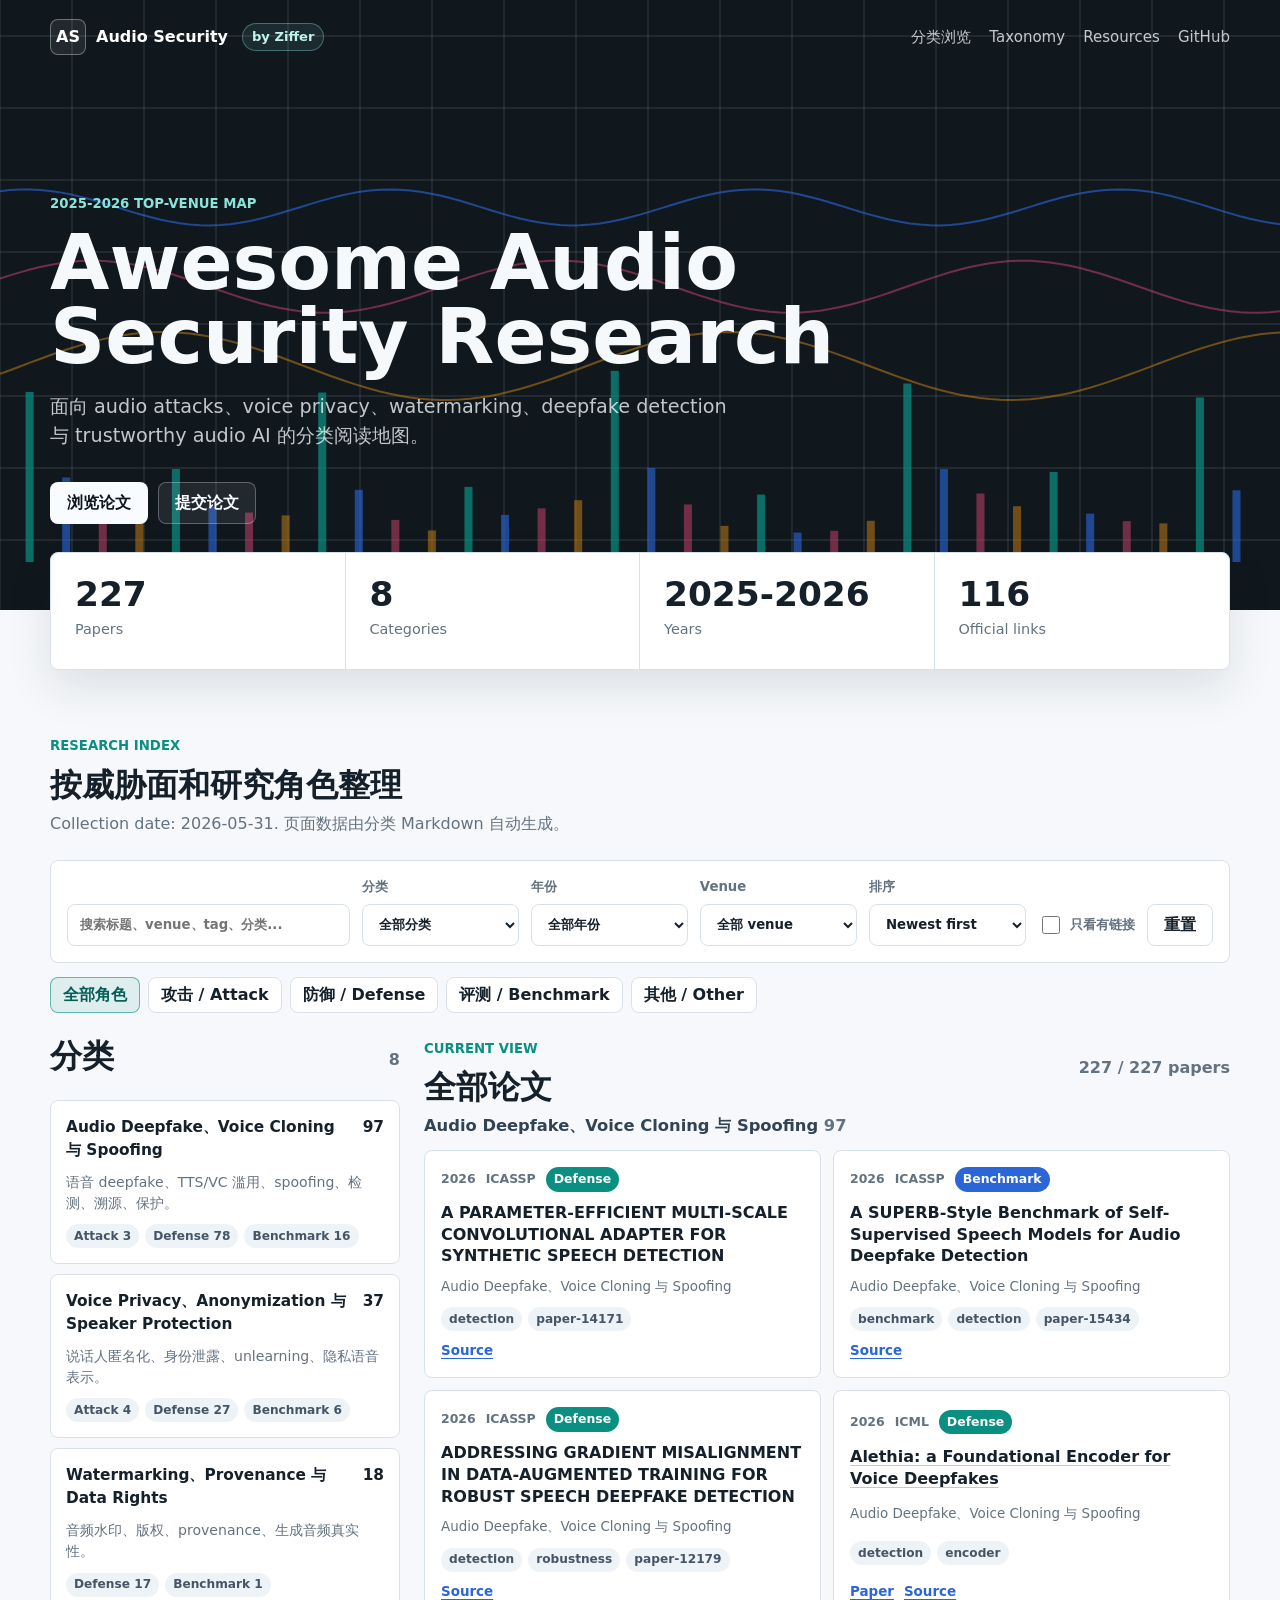
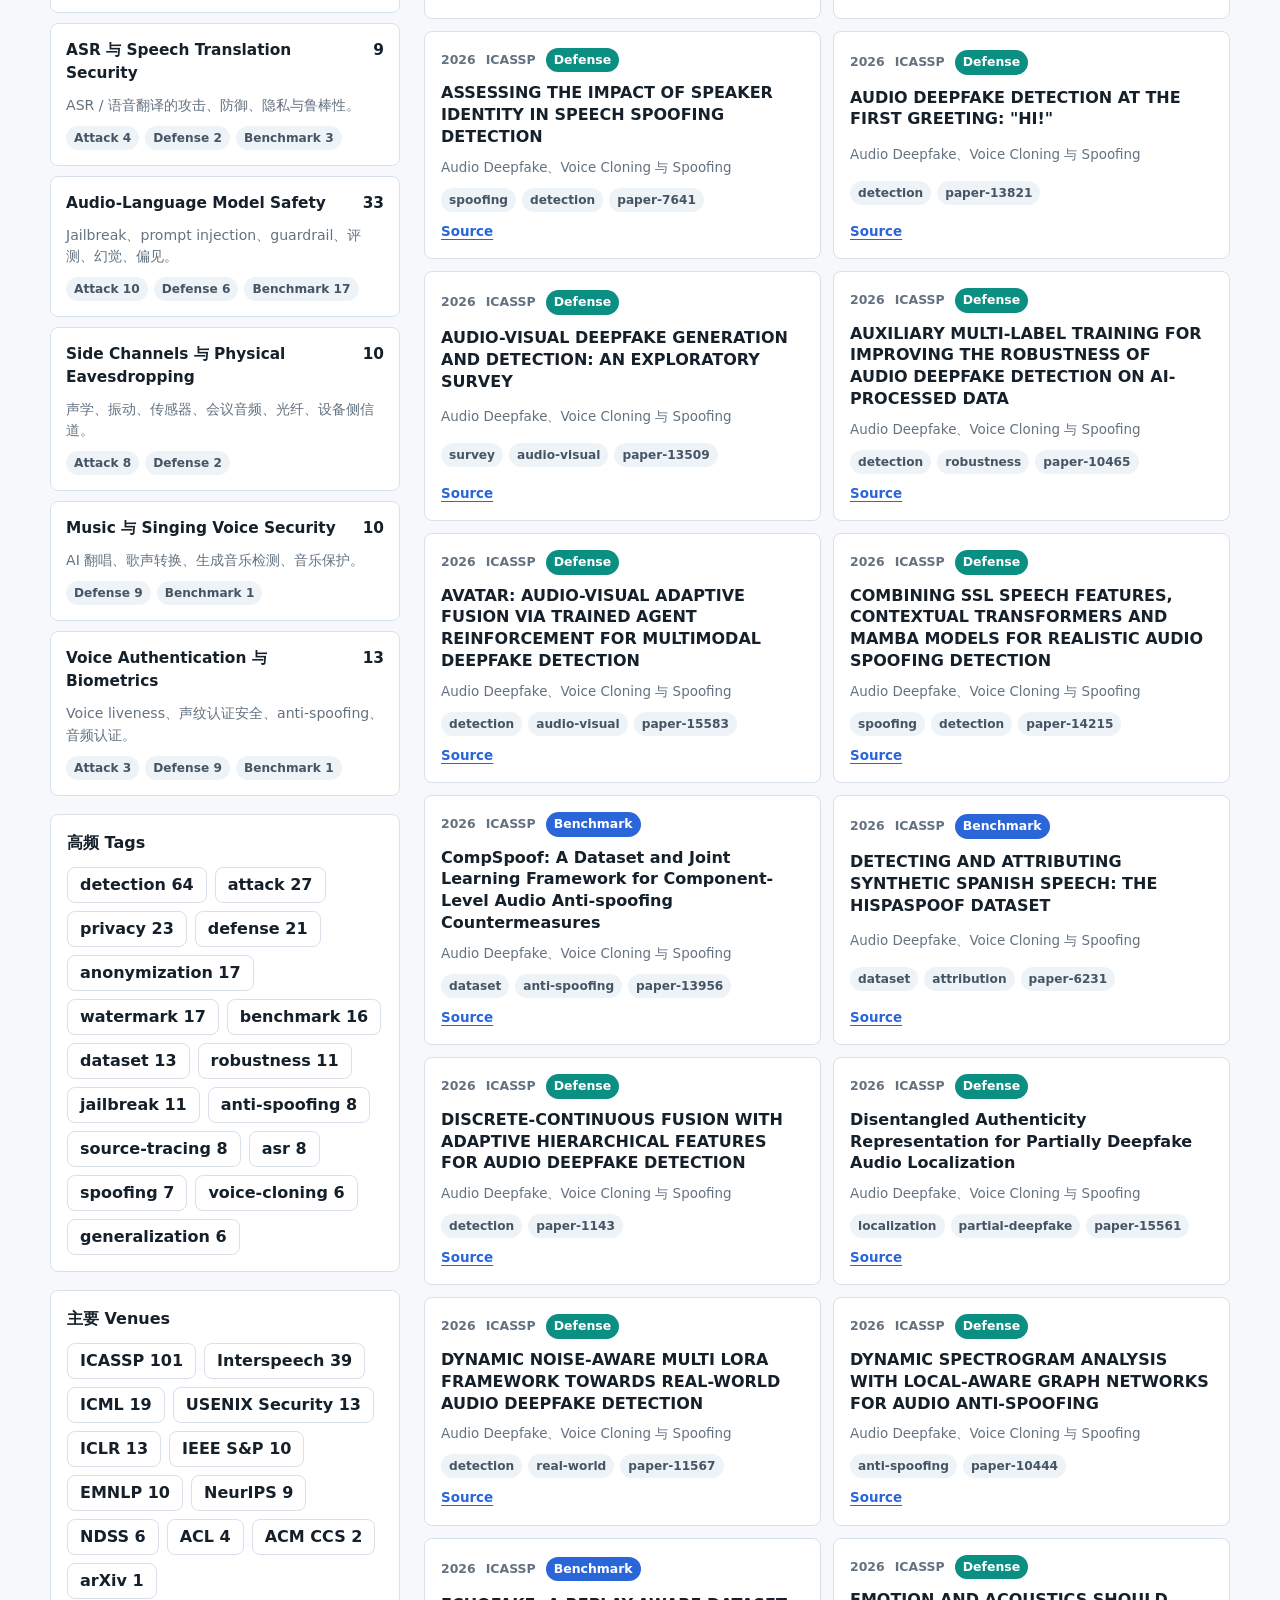
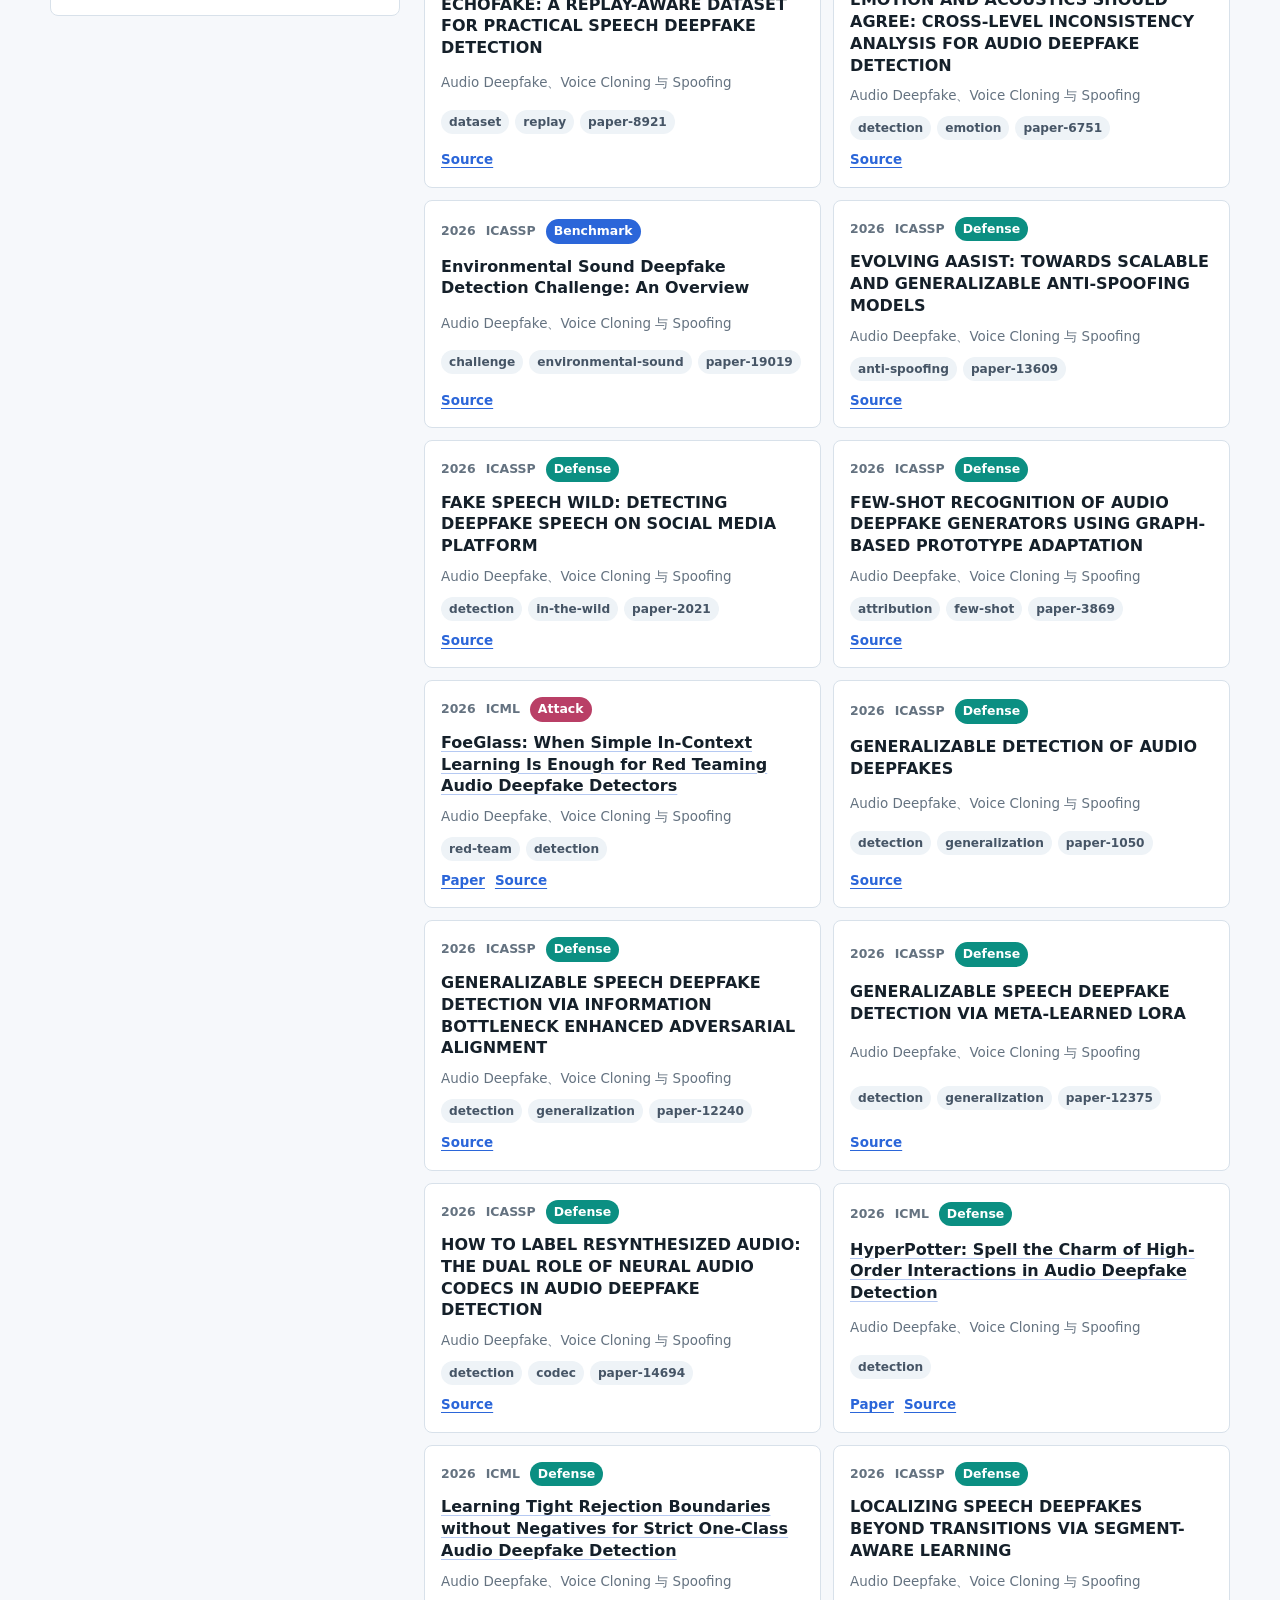
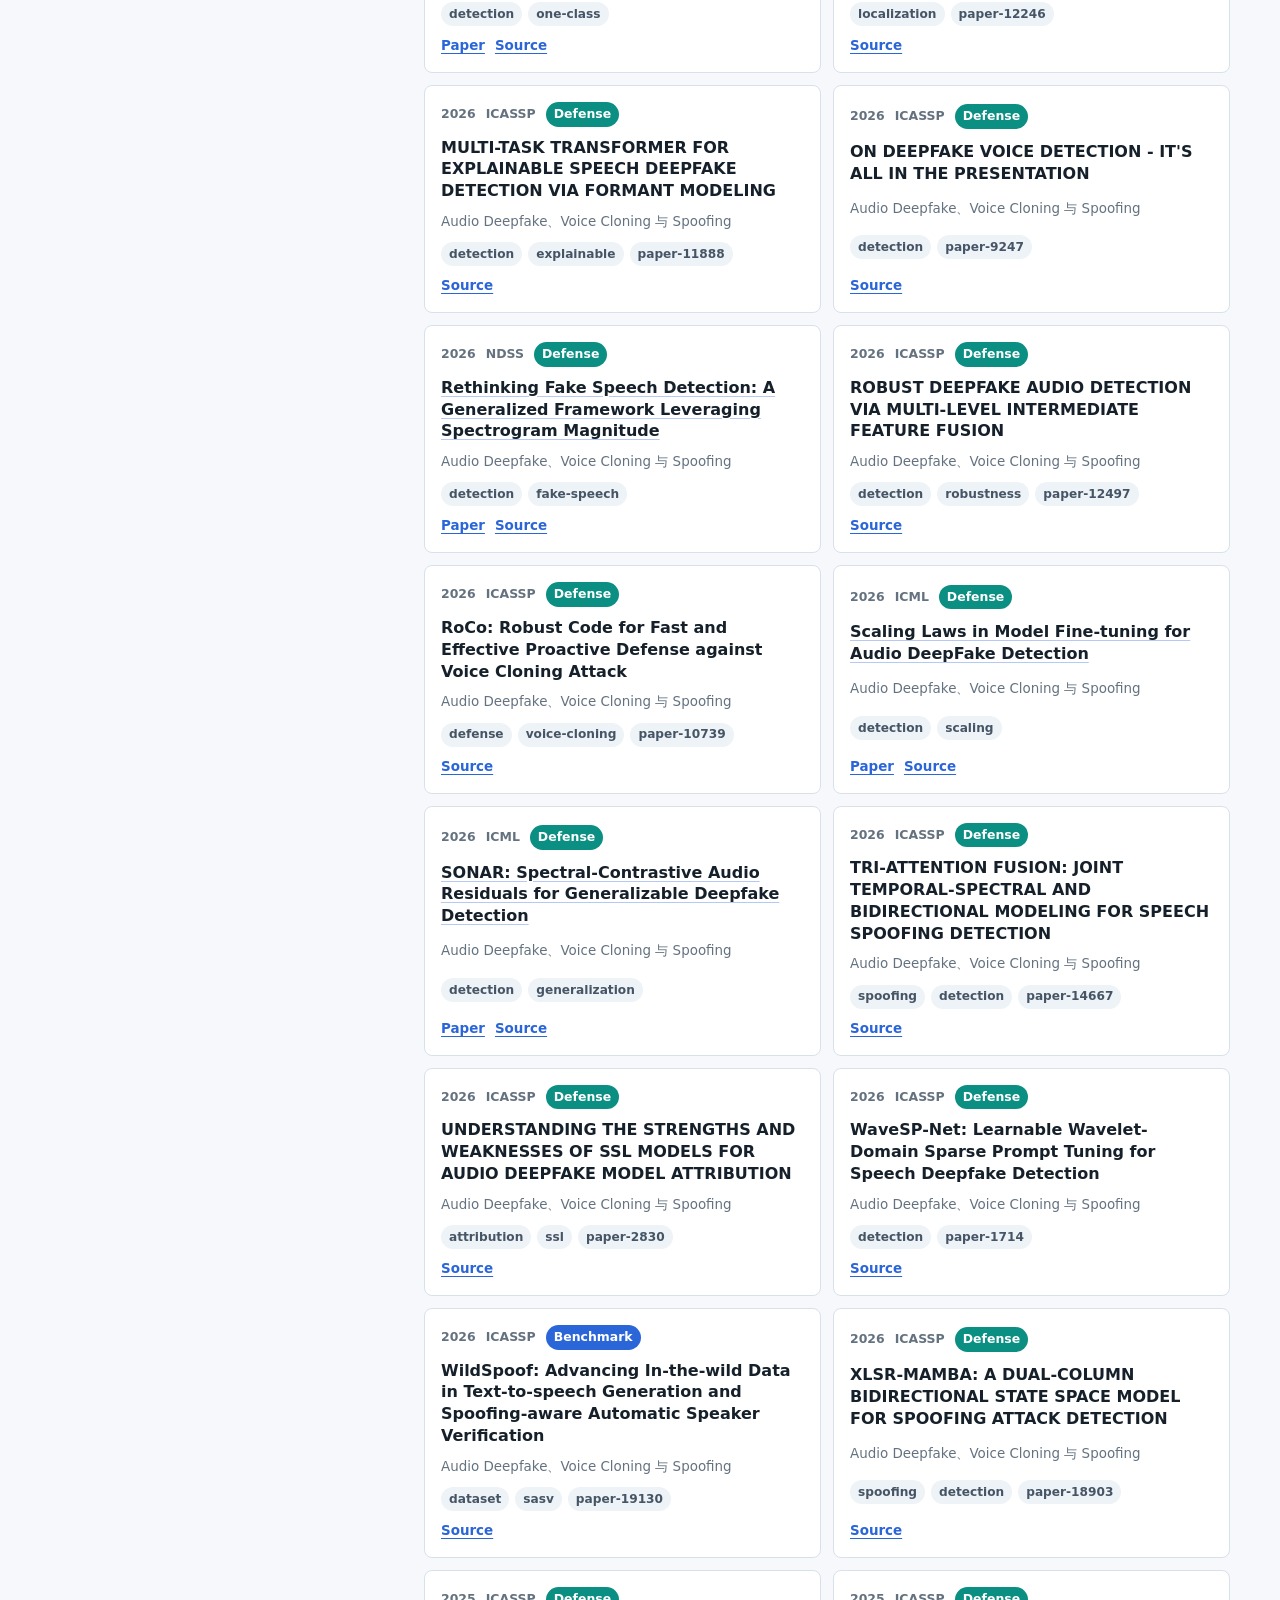
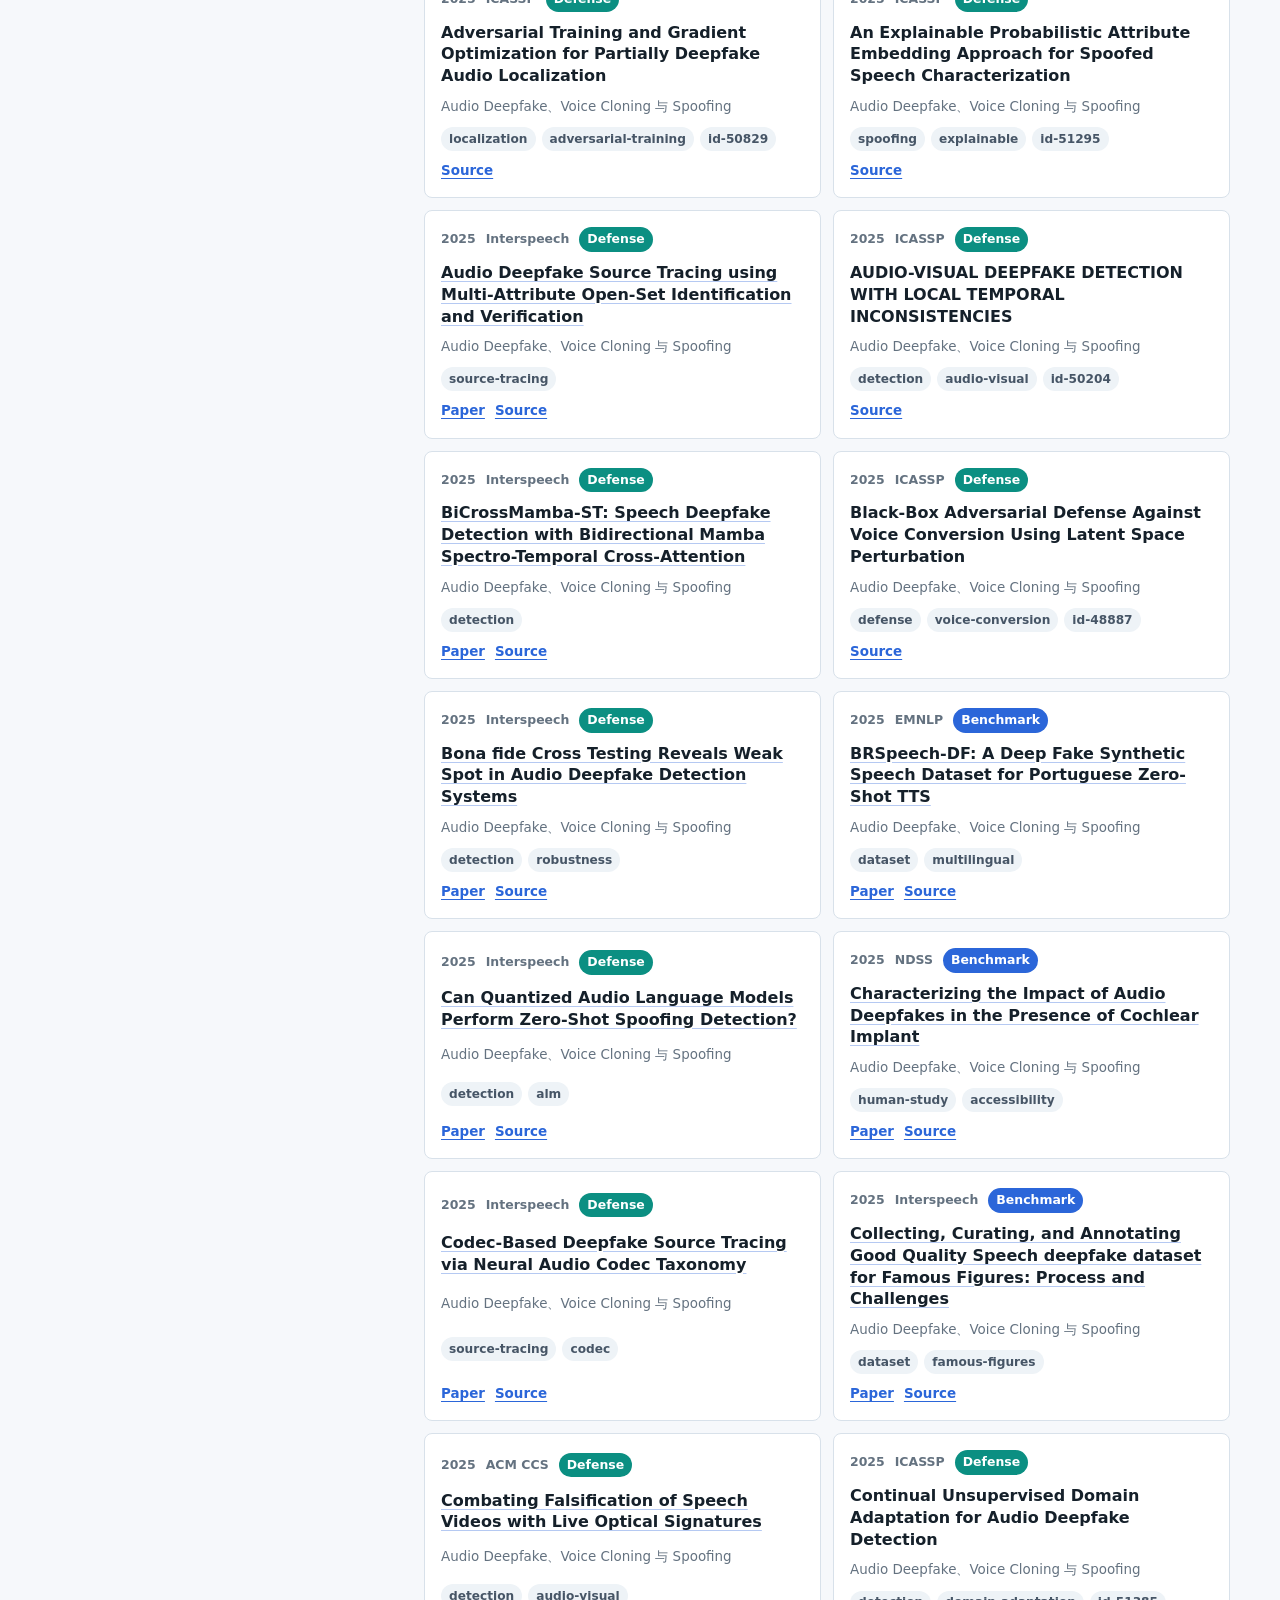
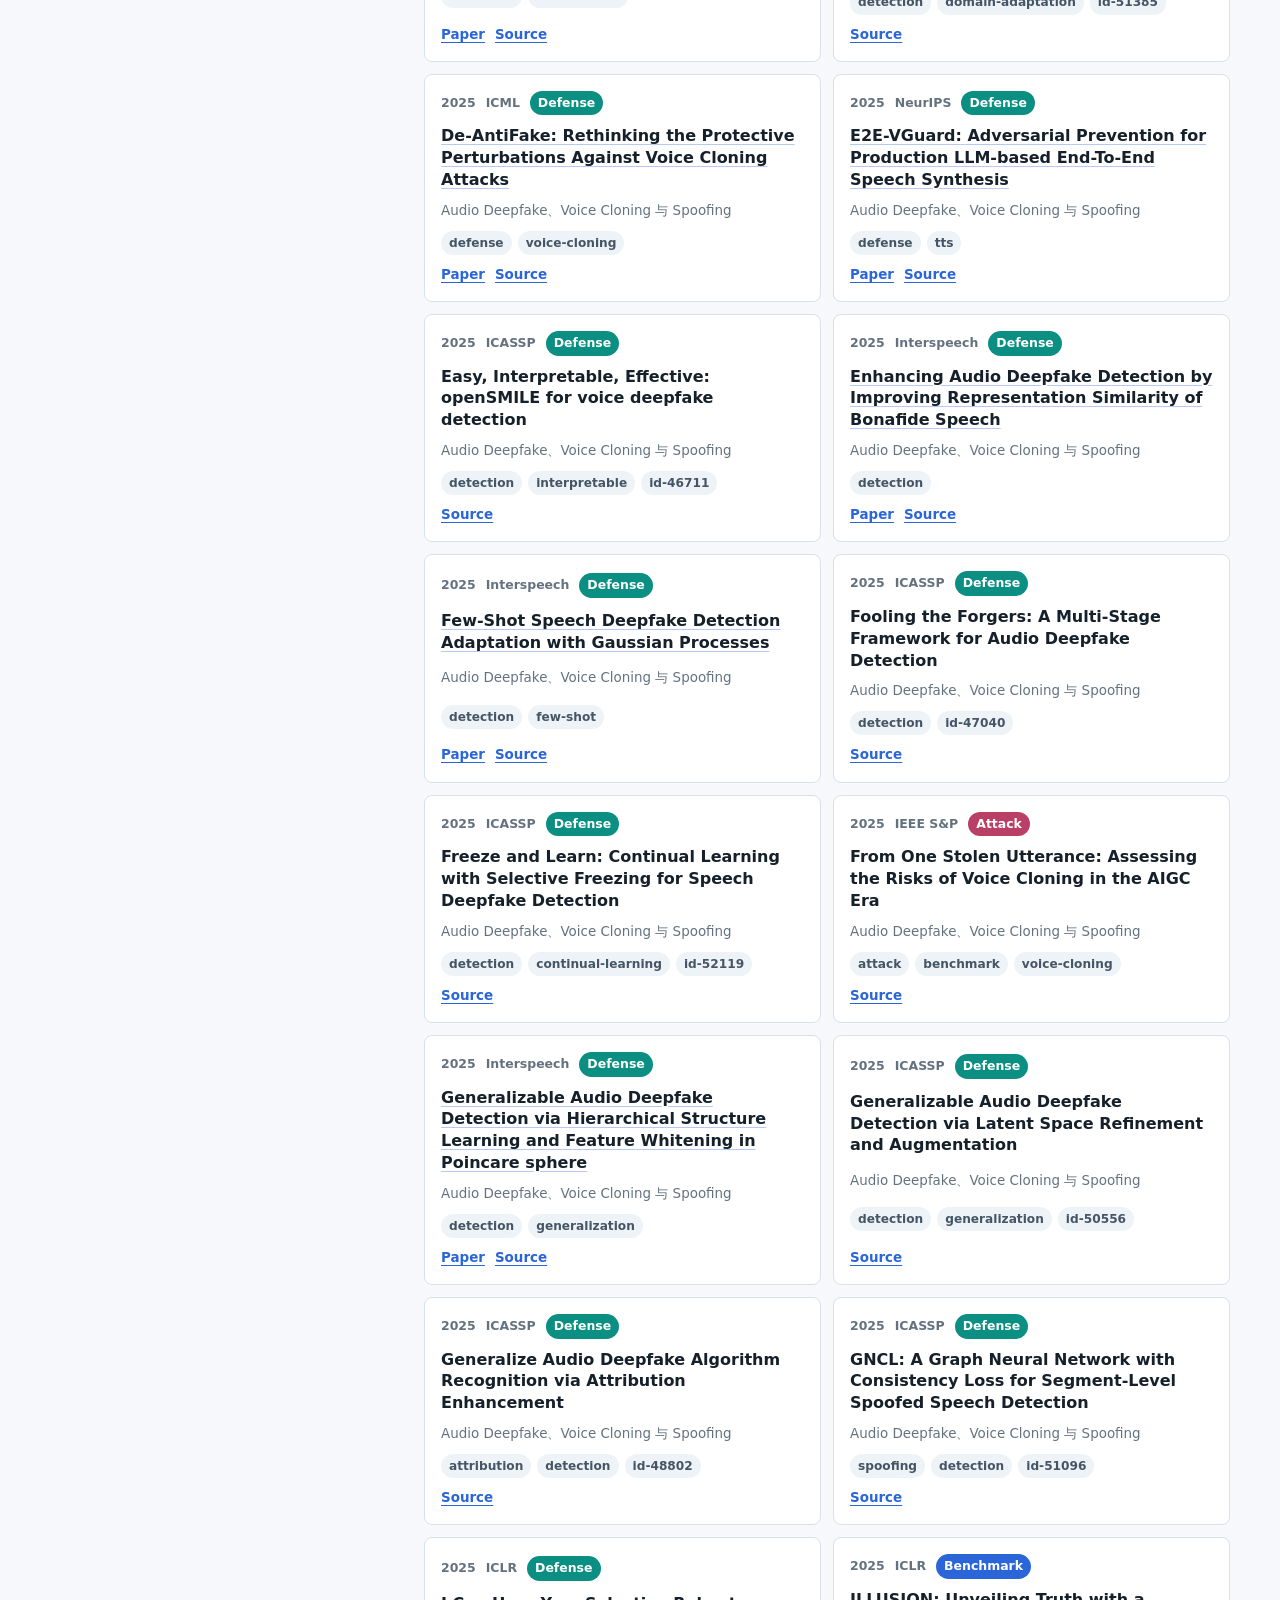
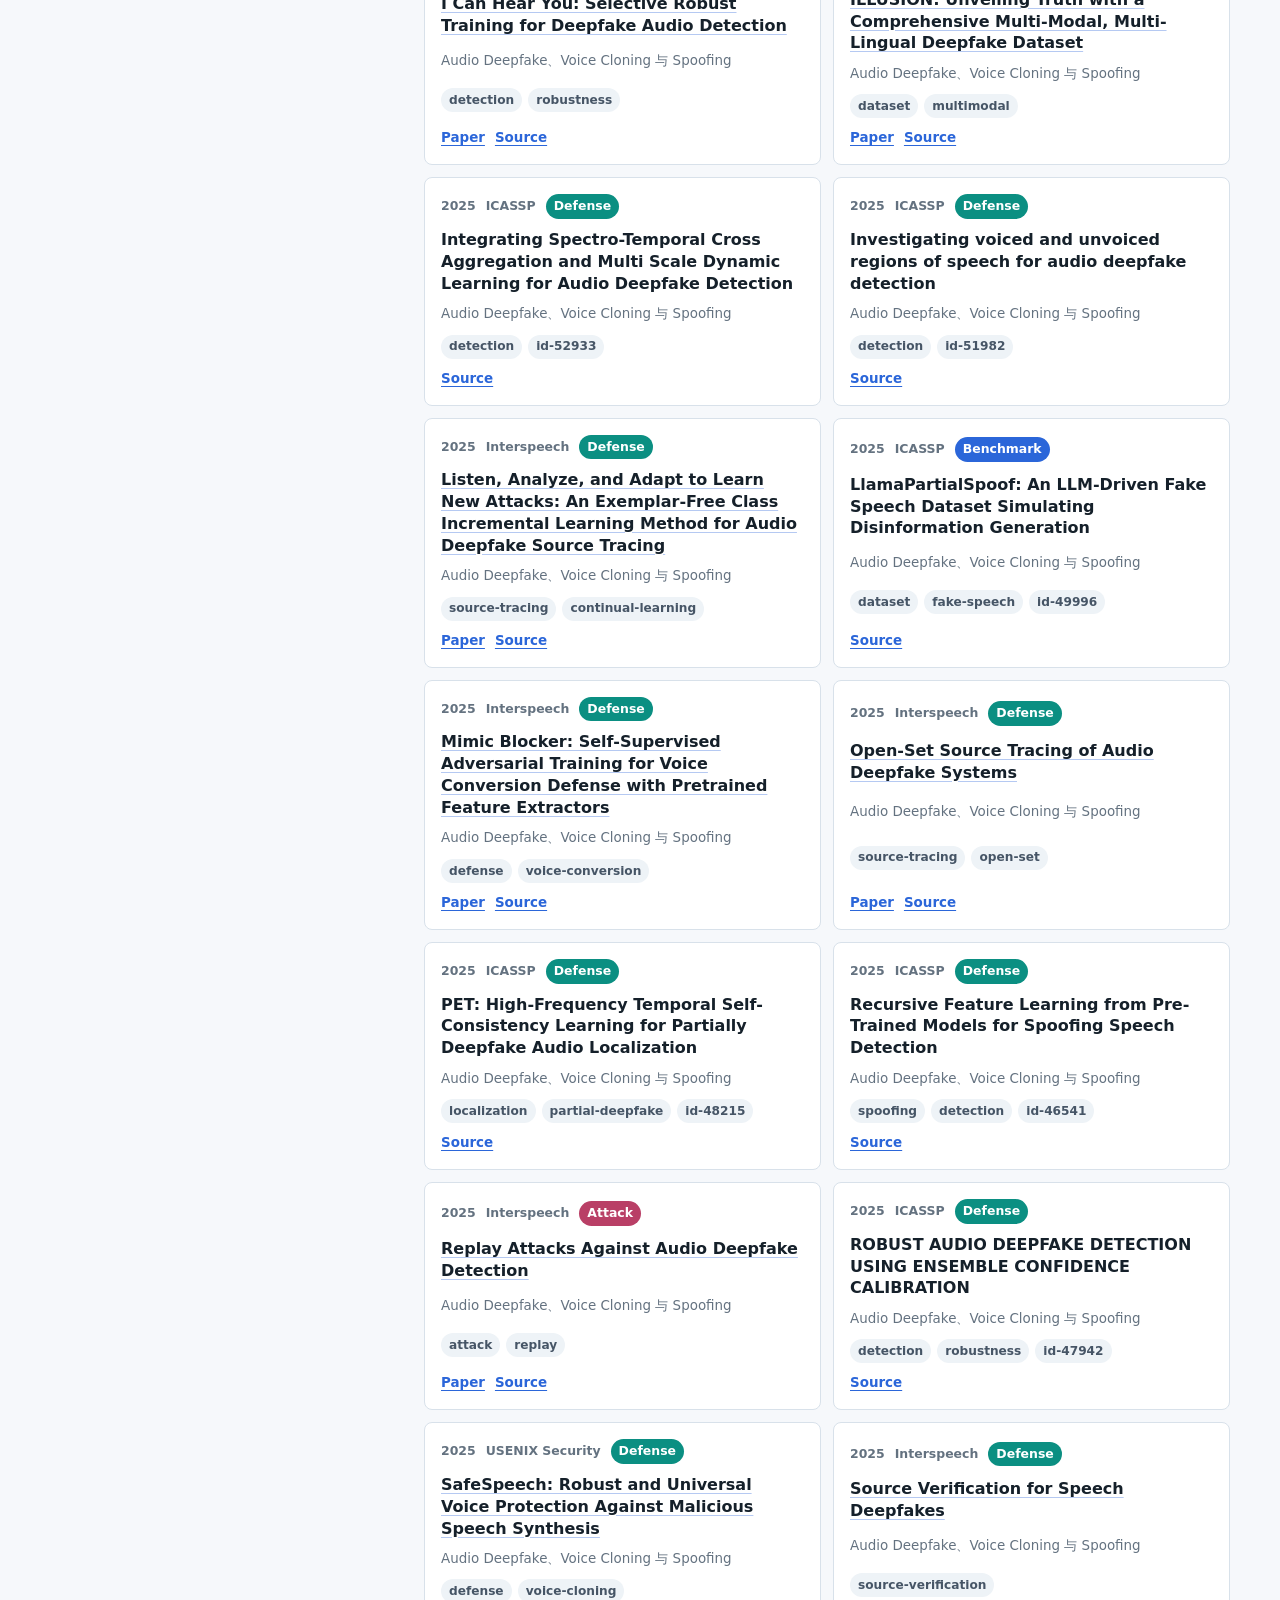
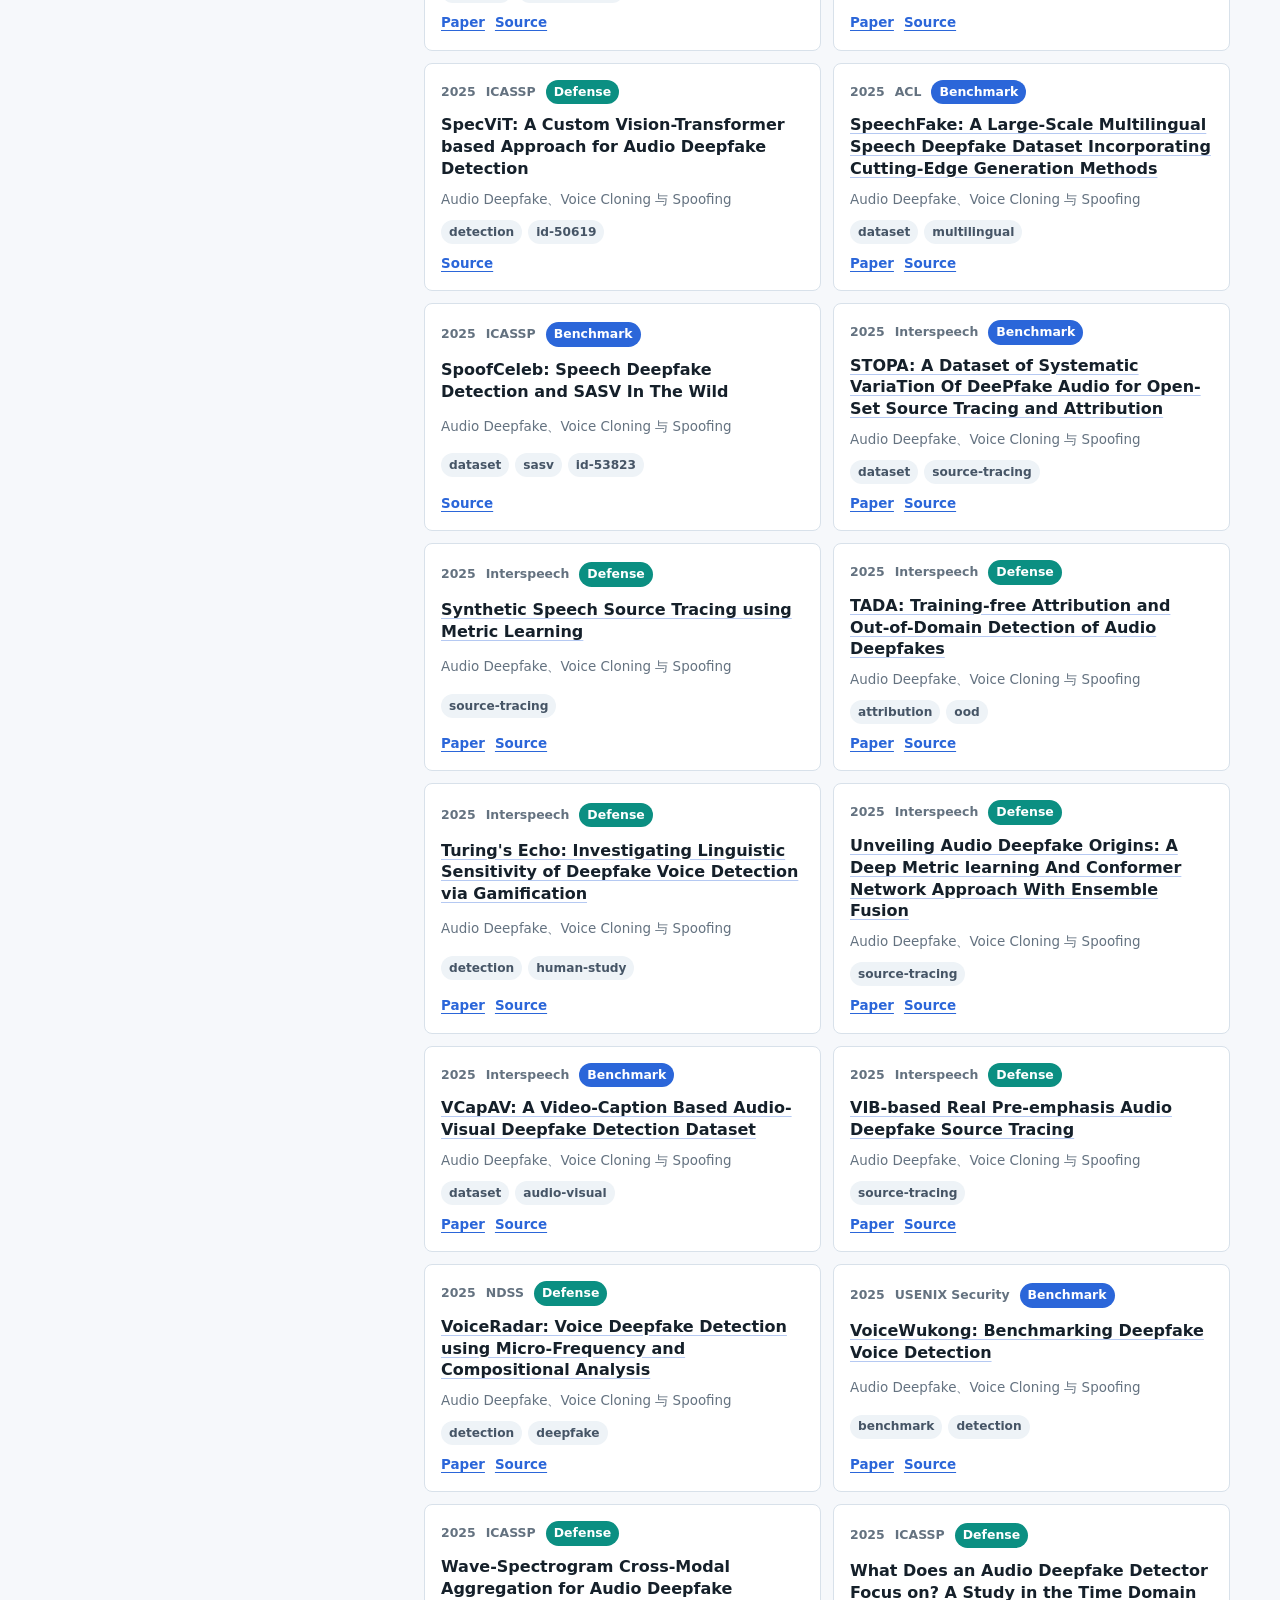
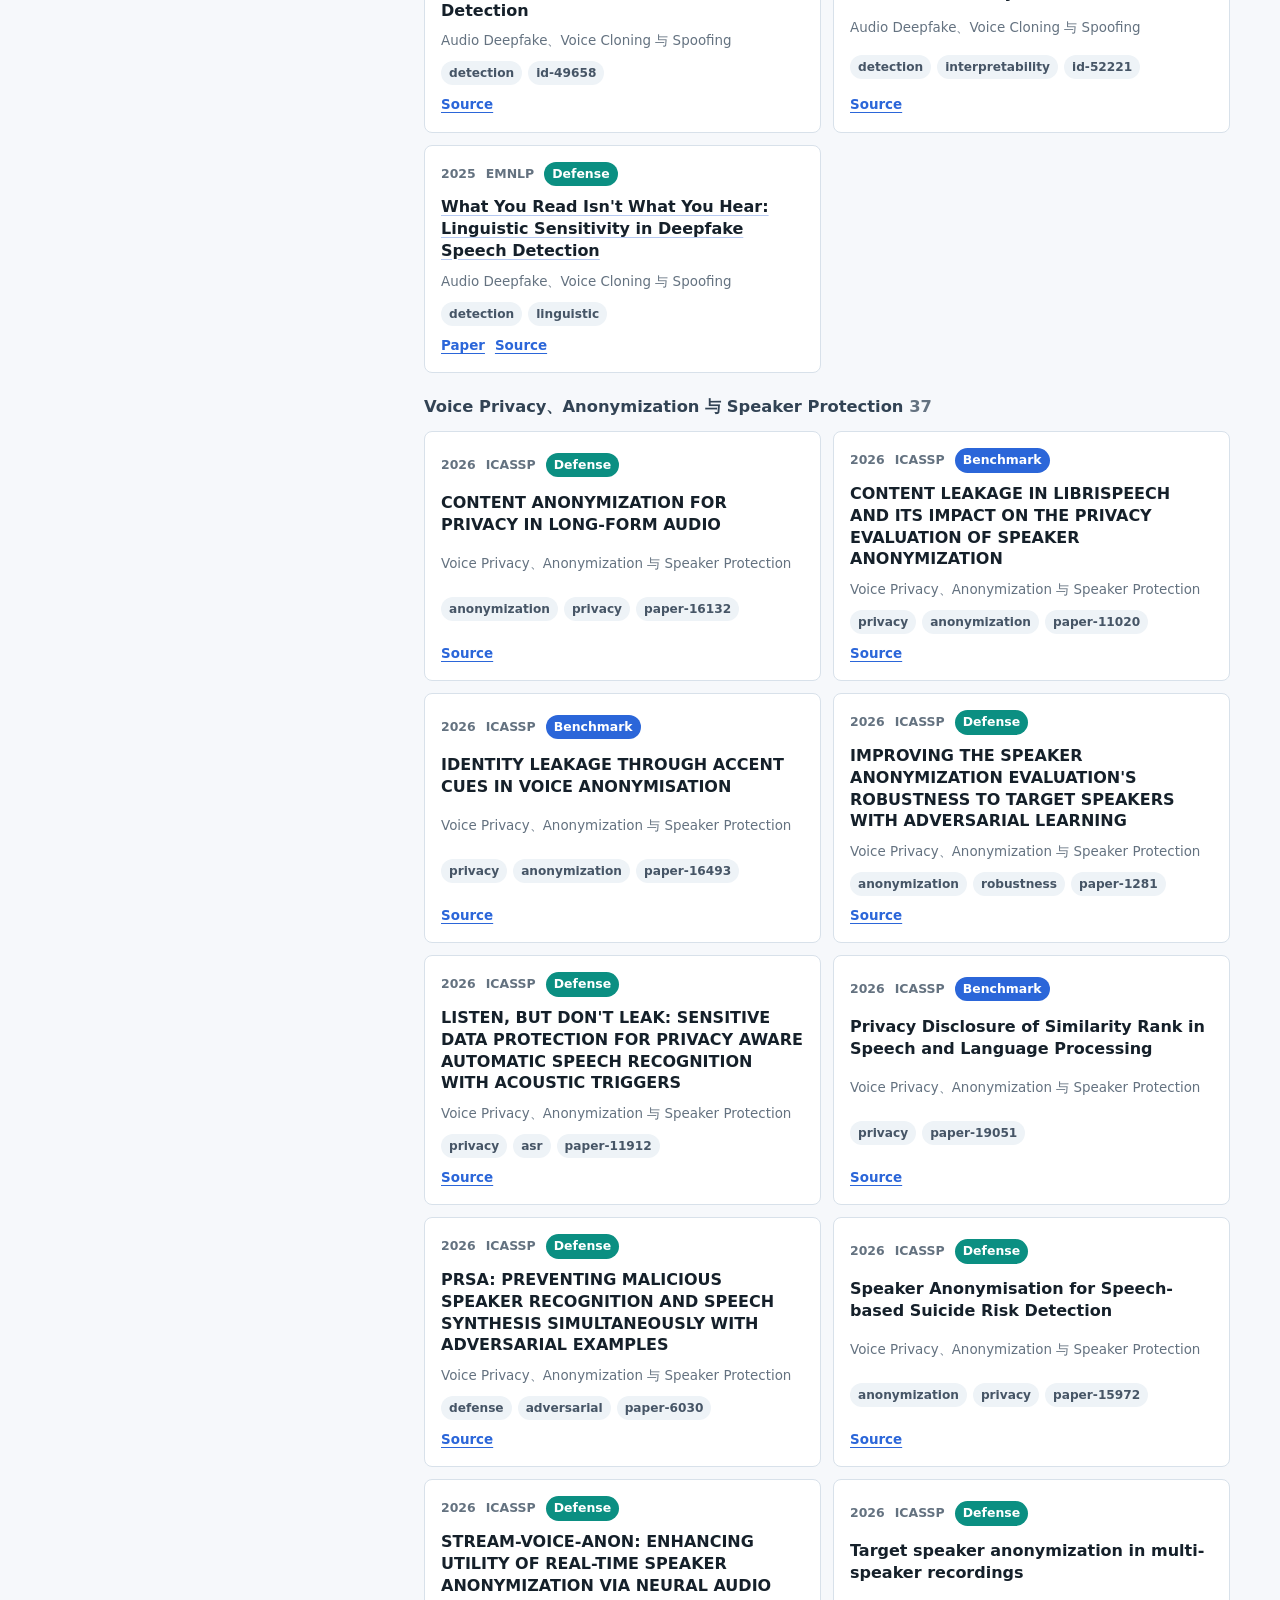
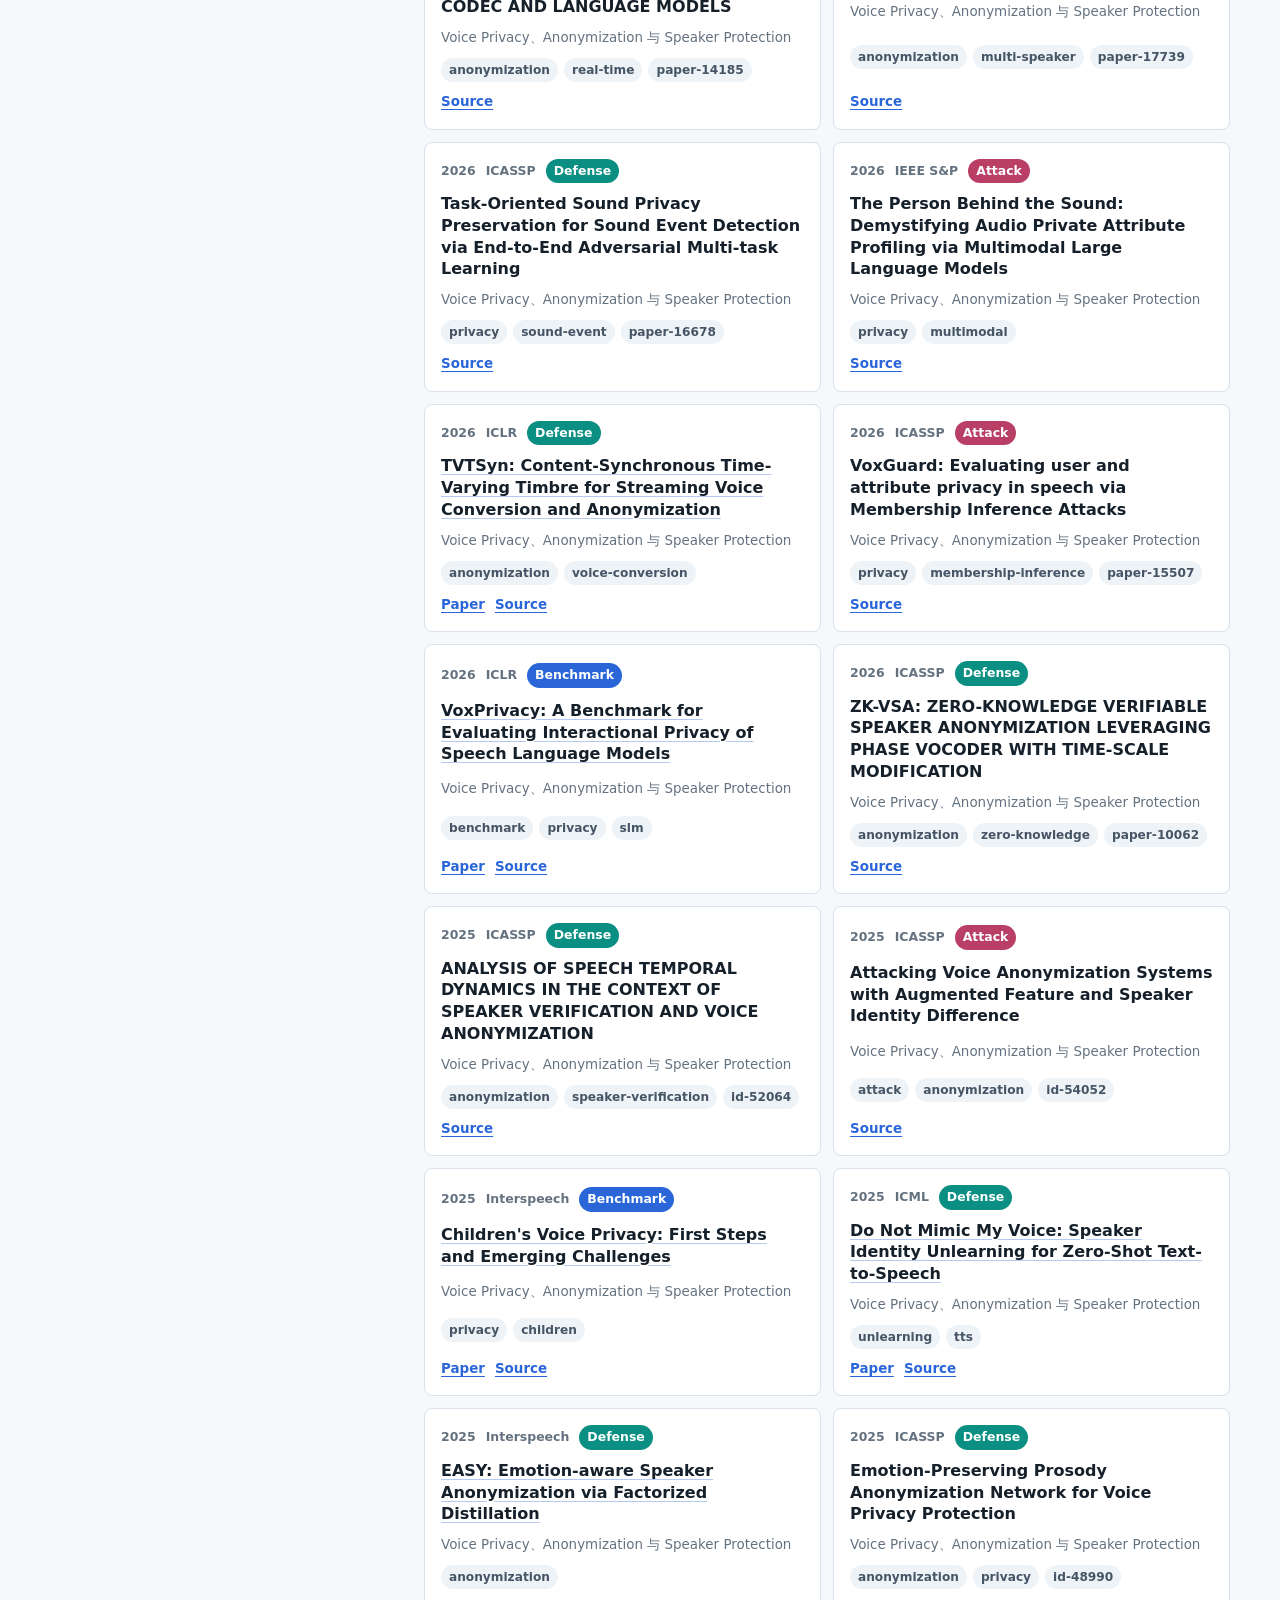
==== docs/index.html @ c99c741a "Add GitHub Pages research browser" ====
<!doctype html>
<html lang="zh-CN">
  <head>
    <meta charset="utf-8" />
    <meta name="viewport" content="width=device-width, initial-scale=1" />
    <meta
      name="description"
      content="A classified, searchable GitHub Pages view for Awesome Audio Security Research."
    />
    <title>Awesome Audio Security Research</title>
    <link rel="stylesheet" href="assets/site.css" />
  </head>
  <body>
    <header class="hero">
      <canvas id="hero-canvas" aria-hidden="true"></canvas>
      <nav class="topbar" aria-label="Primary">
        <div class="brand-group">
          <a class="brand" href="./" aria-label="Awesome Audio Security Research home">
            <span class="brand-mark">AS</span>
            <span>Audio Security</span>
          </a>
          <a class="creator-link" href="https://ziffer.top/" target="_blank" rel="noopener noreferrer">by Ziffer</a>
        </div>
        <div class="nav-links">
          <a href="#explore">分类浏览</a>
          <a id="taxonomy-link" href="https://github.com/sfofgalaxy/awesome-audio-security-research/blob/main/docs/taxonomy.md">Taxonomy</a>
          <a id="resources-link" href="https://github.com/sfofgalaxy/awesome-audio-security-research/blob/main/docs/resources.md">Resources</a>
          <a id="repo-link" href="https://github.com/sfofgalaxy/awesome-audio-security-research">GitHub</a>
        </div>
      </nav>
      <div class="hero-content">
        <p class="kicker">2025-2026 top-venue map</p>
        <h1>Awesome Audio Security Research</h1>
        <p class="hero-copy">
          面向 audio attacks、voice privacy、watermarking、deepfake detection 与 trustworthy audio AI 的分类阅读地图。
        </p>
        <div class="hero-actions">
          <a class="button primary" href="#explore">浏览论文</a>
          <a class="button secondary" id="suggest-link" href="https://github.com/sfofgalaxy/awesome-audio-security-research/issues/new?template=paper.yml">提交论文</a>
        </div>
      </div>
    </header>

    <main>
      <section class="stats-band" aria-label="Collection stats">
        <div class="stat">
          <span class="stat-value" id="paper-count">...</span>
          <span class="stat-label">Papers</span>
        </div>
        <div class="stat">
          <span class="stat-value" id="category-count">...</span>
          <span class="stat-label">Categories</span>
        </div>
        <div class="stat">
          <span class="stat-value" id="year-range">...</span>
          <span class="stat-label">Years</span>
        </div>
        <div class="stat">
          <span class="stat-value" id="linked-count">...</span>
          <span class="stat-label">Official links</span>
        </div>
      </section>

      <section class="controls-band" id="explore">
        <div class="section-heading">
          <p class="eyebrow">Research index</p>
          <h2>按威胁面和研究角色整理</h2>
          <p id="collection-date" class="section-copy"></p>
        </div>

        <form class="filters" id="filters" role="search">
          <label class="search-box">
            <span class="visually-hidden">Search papers</span>
            <input id="search-input" type="search" placeholder="搜索标题、venue、tag、分类..." autocomplete="off" />
          </label>
          <label>
            <span>分类</span>
            <select id="category-select"></select>
          </label>
          <label>
            <span>年份</span>
            <select id="year-select"></select>
          </label>
          <label>
            <span>Venue</span>
            <select id="venue-select"></select>
          </label>
          <label>
            <span>排序</span>
            <select id="sort-select">
              <option value="newest">Newest first</option>
              <option value="oldest">Oldest first</option>
              <option value="title">Title A-Z</option>
              <option value="venue">Venue A-Z</option>
            </select>
          </label>
          <label class="toggle">
            <input id="linked-only" type="checkbox" />
            <span>只看有链接</span>
          </label>
          <button class="button reset" id="reset-button" type="button">重置</button>
        </form>

        <div class="segmented" id="section-filter" aria-label="Research role"></div>
      </section>

      <section class="layout">
        <aside class="sidebar" aria-label="Categories">
          <div class="panel-heading">
            <h2>分类</h2>
            <span id="active-category-count">0</span>
          </div>
          <div class="category-list" id="category-list"></div>

          <div class="facet-block">
            <h3>高频 Tags</h3>
            <div class="chip-cloud" id="top-tags"></div>
          </div>

          <div class="facet-block">
            <h3>主要 Venues</h3>
            <div class="chip-cloud" id="top-venues"></div>
          </div>
        </aside>

        <section class="results" aria-label="Paper results">
          <div class="results-heading">
            <div>
              <p class="eyebrow">Current view</p>
              <h2 id="results-title">全部论文</h2>
            </div>
            <p class="result-count" id="result-count" aria-live="polite">Loading...</p>
          </div>
          <div class="empty-state" id="empty-state" hidden>
            没找到匹配条目。可以换一个关键词或清掉筛选条件。
          </div>
          <div class="result-groups" id="result-groups"></div>
        </section>
      </section>

      <section class="landscape-section" aria-label="Category landscape">
        <div class="section-heading">
          <p class="eyebrow">Landscape</p>
          <h2>每个方向的攻防与评测分布</h2>
        </div>
        <div class="legend" id="section-legend"></div>
        <div class="landscape-chart" id="landscape-chart"></div>
      </section>
    </main>

    <footer class="footer">
      <p class="credit">Curated by <a href="https://ziffer.top/" target="_blank" rel="noopener noreferrer">Ziffer</a>.</p>
      <p>Data is generated from <code>categories/*.md</code> by <code>scripts/build_site.py</code>.</p>
      <p>
        <a id="readme-link" href="https://github.com/sfofgalaxy/awesome-audio-security-research/blob/main/README.md">README</a>
        <a id="readme-zh-link" href="https://github.com/sfofgalaxy/awesome-audio-security-research/blob/main/README.zh-CN.md">中文 README</a>
        <a id="contributing-link" href="https://github.com/sfofgalaxy/awesome-audio-security-research/blob/main/CONTRIBUTING.md">Contributing</a>
      </p>
    </footer>

    <script src="assets/app.js"></script>
  </body>
</html>
---- docs/assets/site.css ----
:root {
  color-scheme: light;
  --bg: #f6f8fb;
  --surface: #ffffff;
  --surface-2: #eef3f7;
  --ink: #15202a;
  --muted: #647280;
  --line: #d8e1ea;
  --hero: #10171d;
  --hero-soft: #18232b;
  --teal: #0b8f82;
  --blue: #2b66d9;
  --rose: #b93f66;
  --amber: #b67518;
  --violet: #6957c2;
  --shadow: 0 18px 45px rgba(23, 35, 48, 0.11);
  --radius: 8px;
}

* {
  box-sizing: border-box;
}

html {
  scroll-behavior: smooth;
}

body {
  margin: 0;
  background: var(--bg);
  color: var(--ink);
  font-family:
    Inter, ui-sans-serif, system-ui, -apple-system, BlinkMacSystemFont, "Segoe UI",
    sans-serif;
  line-height: 1.5;
  overflow-x: hidden;
}

a {
  color: inherit;
}

button,
input,
select {
  font: inherit;
}

button {
  cursor: pointer;
}

.visually-hidden {
  position: absolute;
  width: 1px;
  height: 1px;
  padding: 0;
  margin: -1px;
  overflow: hidden;
  clip: rect(0, 0, 0, 0);
  white-space: nowrap;
  border: 0;
}

.hero {
  position: relative;
  min-height: 610px;
  overflow: hidden;
  background: var(--hero);
  color: #f5f9fc;
}

#hero-canvas {
  position: absolute;
  inset: 0;
  width: 100%;
  height: 100%;
}

.topbar {
  position: relative;
  z-index: 2;
  display: flex;
  align-items: center;
  justify-content: space-between;
  gap: 24px;
  width: min(1180px, calc(100% - 40px));
  min-height: 74px;
  margin: 0 auto;
}

.brand-group,
.brand {
  display: inline-flex;
  align-items: center;
}

.brand-group {
  gap: 14px;
  flex-wrap: wrap;
}

.brand {
  gap: 10px;
  color: #ffffff;
  font-weight: 800;
  text-decoration: none;
}

.brand-mark {
  display: grid;
  width: 36px;
  height: 36px;
  place-items: center;
  border: 1px solid rgba(255, 255, 255, 0.34);
  border-radius: var(--radius);
  background: rgba(255, 255, 255, 0.08);
}

.nav-links {
  display: flex;
  align-items: center;
  gap: 18px;
  color: rgba(245, 249, 252, 0.78);
  font-size: 0.94rem;
}

.creator-link {
  display: inline-flex;
  align-items: center;
  min-height: 28px;
  padding: 0 9px;
  border: 1px solid rgba(139, 227, 218, 0.36);
  border-radius: 999px;
  background: rgba(139, 227, 218, 0.1);
  color: #bff4ee;
  font-size: 0.82rem;
  font-weight: 800;
  text-decoration: none;
}

.nav-links a {
  text-decoration: none;
}

.nav-links a:hover,
.creator-link:hover {
  color: #ffffff;
}

.hero-content {
  position: relative;
  z-index: 2;
  width: min(1180px, calc(100% - 40px));
  margin: 0 auto;
  padding: 120px 0 86px;
}

.kicker,
.eyebrow {
  margin: 0 0 12px;
  color: var(--teal);
  font-size: 0.83rem;
  font-weight: 800;
  letter-spacing: 0;
  text-transform: uppercase;
}

.hero .kicker {
  color: #8be3da;
}

h1,
h2,
h3,
p {
  margin-top: 0;
}

.hero h1 {
  max-width: 820px;
  margin-bottom: 18px;
  font-size: 4.8rem;
  line-height: 0.97;
  letter-spacing: 0;
  overflow-wrap: break-word;
  text-wrap: balance;
}

.hero-copy {
  max-width: 680px;
  margin-bottom: 32px;
  color: rgba(245, 249, 252, 0.78);
  font-size: 1.2rem;
}

.hero-actions,
.footer p,
.panel-heading,
.results-heading,
.legend,
.paper-meta,
.paper-links,
.tag-row {
  display: flex;
  align-items: center;
  gap: 10px;
  flex-wrap: wrap;
}

.button {
  display: inline-flex;
  align-items: center;
  justify-content: center;
  min-height: 42px;
  padding: 0 16px;
  border: 1px solid transparent;
  border-radius: var(--radius);
  font-weight: 750;
  text-decoration: none;
}

.button.primary {
  background: #f8fbff;
  color: #10171d;
}

.button.secondary {
  border-color: rgba(255, 255, 255, 0.28);
  color: #f8fbff;
  background: rgba(255, 255, 255, 0.08);
}

.button.reset {
  border-color: var(--line);
  background: var(--surface);
  color: var(--ink);
}

.stats-band {
  display: grid;
  grid-template-columns: repeat(4, minmax(0, 1fr));
  width: min(1180px, calc(100% - 40px));
  margin: -58px auto 0;
  position: relative;
  z-index: 4;
  background: var(--surface);
  border: 1px solid var(--line);
  border-radius: var(--radius);
  box-shadow: var(--shadow);
}

.stat {
  min-height: 116px;
  padding: 24px;
  border-right: 1px solid var(--line);
}

.stat:last-child {
  border-right: 0;
}

.stat-value {
  display: block;
  margin-bottom: 5px;
  color: var(--ink);
  font-size: 2.15rem;
  font-weight: 850;
  line-height: 1;
}

.stat-label {
  color: var(--muted);
  font-size: 0.9rem;
}

.controls-band,
.landscape-section {
  width: min(1180px, calc(100% - 40px));
  margin: 66px auto 0;
}

.section-heading {
  max-width: 760px;
  margin-bottom: 24px;
}

.section-heading h2,
.results-heading h2,
.panel-heading h2 {
  margin-bottom: 8px;
  font-size: 2rem;
  line-height: 1.1;
  letter-spacing: 0;
}

.section-copy {
  color: var(--muted);
}

.filters {
  display: grid;
  grid-template-columns: minmax(260px, 1.8fr) repeat(4, minmax(145px, 1fr)) auto auto;
  gap: 12px;
  align-items: end;
  padding: 16px;
  background: var(--surface);
  border: 1px solid var(--line);
  border-radius: var(--radius);
}

.filters label {
  display: grid;
  gap: 7px;
  color: var(--muted);
  font-size: 0.83rem;
  font-weight: 750;
}

.filters input[type="search"],
.filters select {
  width: 100%;
  min-height: 42px;
  border: 1px solid var(--line);
  border-radius: var(--radius);
  background: #ffffff;
  color: var(--ink);
  padding: 0 12px;
}

.filters input:focus,
.filters select:focus,
.segmented button:focus,
.category-card:focus,
.chip-button:focus,
.button:focus {
  outline: 3px solid rgba(43, 102, 217, 0.24);
  outline-offset: 2px;
}

.toggle {
  min-height: 42px;
  align-content: center;
  grid-template-columns: auto auto;
  align-items: center;
  color: var(--ink);
}

.toggle input {
  width: 18px;
  height: 18px;
  accent-color: var(--teal);
}

.segmented {
  display: flex;
  flex-wrap: wrap;
  gap: 8px;
  margin-top: 14px;
}

.segmented button,
.chip-button {
  min-height: 36px;
  padding: 0 12px;
  border: 1px solid var(--line);
  border-radius: var(--radius);
  background: var(--surface);
  color: var(--ink);
  font-weight: 750;
}

.segmented button.is-active,
.chip-button.is-active {
  border-color: rgba(11, 143, 130, 0.6);
  background: rgba(11, 143, 130, 0.1);
  color: #075d56;
}

.layout {
  display: grid;
  grid-template-columns: minmax(280px, 350px) minmax(0, 1fr);
  gap: 24px;
  width: min(1180px, calc(100% - 40px));
  margin: 26px auto 0;
  align-items: start;
}

.sidebar {
  display: grid;
  gap: 18px;
  position: sticky;
  top: 18px;
}

.panel-heading,
.results-heading {
  justify-content: space-between;
}

.panel-heading span,
.result-count {
  color: var(--muted);
  font-weight: 750;
}

.category-list {
  display: grid;
  gap: 10px;
}

.category-card {
  display: grid;
  width: 100%;
  gap: 10px;
  padding: 15px;
  border: 1px solid var(--line);
  border-radius: var(--radius);
  background: var(--surface);
  color: var(--ink);
  text-align: left;
  box-shadow: none;
}

.category-card:hover,
.category-card.is-active {
  border-color: rgba(43, 102, 217, 0.46);
  box-shadow: 0 12px 28px rgba(23, 35, 48, 0.08);
}

.category-title {
  display: flex;
  justify-content: space-between;
  gap: 12px;
  font-size: 0.96rem;
  font-weight: 850;
}

.category-desc {
  color: var(--muted);
  font-size: 0.88rem;
}

.mini-counts,
.tag-row {
  display: flex;
  flex-wrap: wrap;
  gap: 6px;
}

.mini-counts span,
.tag {
  display: inline-flex;
  align-items: center;
  min-height: 24px;
  padding: 0 8px;
  border-radius: 999px;
  background: var(--surface-2);
  color: #465566;
  font-size: 0.76rem;
  font-weight: 750;
}

.facet-block {
  padding: 16px;
  background: var(--surface);
  border: 1px solid var(--line);
  border-radius: var(--radius);
}

.facet-block h3 {
  margin-bottom: 12px;
  font-size: 1rem;
}

.chip-cloud {
  display: flex;
  flex-wrap: wrap;
  gap: 8px;
}

.results {
  min-width: 0;
}

.result-groups {
  display: grid;
  gap: 22px;
}

.result-group {
  display: grid;
  gap: 12px;
}

.result-group h3 {
  margin: 0;
  color: #324354;
  font-size: 1.02rem;
}

.paper-grid {
  display: grid;
  grid-template-columns: repeat(2, minmax(0, 1fr));
  gap: 12px;
}

.paper-card {
  display: grid;
  gap: 10px;
  min-width: 0;
  min-height: 188px;
  padding: 16px;
  background: var(--surface);
  border: 1px solid var(--line);
  border-radius: var(--radius);
}

.paper-meta {
  color: var(--muted);
  font-size: 0.78rem;
  font-weight: 750;
}

.section-badge {
  color: #ffffff;
  border-radius: 999px;
  padding: 3px 8px;
}

.section-badge[data-section="Attack"] {
  background: var(--rose);
}

.section-badge[data-section="Defense"] {
  background: var(--teal);
}

.section-badge[data-section="Benchmark & Measurement"] {
  background: var(--blue);
}

.section-badge[data-section="Other"] {
  background: var(--amber);
}

.paper-card h4 {
  margin: 0;
  font-size: 1rem;
  line-height: 1.36;
  letter-spacing: 0;
}

.paper-card h4 a {
  color: var(--ink);
  text-decoration-color: rgba(43, 102, 217, 0.35);
  text-underline-offset: 3px;
}

.paper-category {
  color: var(--muted);
  font-size: 0.84rem;
}

.paper-links {
  align-self: end;
  color: var(--blue);
  font-size: 0.84rem;
  font-weight: 750;
}

.paper-links a {
  text-decoration-thickness: 1px;
  text-underline-offset: 3px;
}

.empty-state {
  padding: 28px;
  background: var(--surface);
  border: 1px dashed var(--line);
  border-radius: var(--radius);
  color: var(--muted);
}

.legend {
  margin-bottom: 16px;
}

.legend-item {
  display: inline-flex;
  align-items: center;
  gap: 7px;
  color: var(--muted);
  font-size: 0.87rem;
  font-weight: 750;
}

.legend-swatch {
  width: 12px;
  height: 12px;
  border-radius: 3px;
}

.landscape-chart {
  display: grid;
  gap: 12px;
  padding: 18px;
  background: var(--surface);
  border: 1px solid var(--line);
  border-radius: var(--radius);
}

.landscape-row {
  display: grid;
  grid-template-columns: minmax(170px, 250px) minmax(0, 1fr) 44px;
  align-items: center;
  gap: 12px;
}

.landscape-label {
  min-width: 0;
  color: #324354;
  font-size: 0.9rem;
  font-weight: 800;
}

.stack-bar {
  display: flex;
  height: 24px;
  overflow: hidden;
  background: var(--surface-2);
  border-radius: var(--radius);
}

.stack-segment {
  min-width: 3px;
}

.stack-segment[data-section="Attack"] {
  background: var(--rose);
}

.stack-segment[data-section="Defense"] {
  background: var(--teal);
}

.stack-segment[data-section="Benchmark & Measurement"] {
  background: var(--blue);
}

.stack-segment[data-section="Other"] {
  background: var(--amber);
}

.stack-total {
  color: var(--muted);
  font-weight: 850;
  text-align: right;
}

.footer {
  width: min(1180px, calc(100% - 40px));
  margin: 70px auto 34px;
  padding-top: 24px;
  border-top: 1px solid var(--line);
  color: var(--muted);
  font-size: 0.9rem;
}

.footer .credit {
  color: var(--ink);
  font-weight: 800;
}

.footer a {
  color: var(--blue);
  font-weight: 750;
  text-decoration-thickness: 1px;
  text-underline-offset: 3px;
}

.footer code {
  color: #324354;
  font-size: 0.86em;
}

@media (max-width: 1080px) {
  .filters {
    grid-template-columns: repeat(2, minmax(0, 1fr));
  }

  .search-box {
    grid-column: 1 / -1;
  }

  .layout {
    grid-template-columns: 1fr;
  }

  .sidebar {
    position: static;
  }

  .category-list {
    grid-template-columns: repeat(2, minmax(0, 1fr));
  }
}

@media (max-width: 760px) {
  .hero {
    min-height: 560px;
  }

  .topbar {
    align-items: flex-start;
    flex-direction: column;
    padding: 18px 0;
  }

  .nav-links {
    width: 100%;
    overflow-x: auto;
    padding-bottom: 5px;
  }

  .hero-content {
    padding-top: 72px;
  }

  .hero h1 {
    font-size: 2.75rem;
  }

  .hero-copy {
    font-size: 1.02rem;
  }

  .stats-band {
    grid-template-columns: repeat(2, minmax(0, 1fr));
  }

  .stat {
    border-right: 0;
    border-bottom: 1px solid var(--line);
  }

  .stat:nth-child(odd) {
    border-right: 1px solid var(--line);
  }

  .stat:nth-last-child(-n + 2) {
    border-bottom: 0;
  }

  .filters,
  .category-list,
  .paper-grid {
    grid-template-columns: 1fr;
  }

  .landscape-row {
    grid-template-columns: 1fr;
    gap: 7px;
  }

  .stack-total {
    text-align: left;
  }
}

@media (max-width: 460px) {
  .topbar,
  .hero-content,
  .stats-band,
  .controls-band,
  .layout,
  .landscape-section,
  .footer {
    width: min(1180px, calc(100% - 28px));
  }

  .hero h1 {
    font-size: 2.25rem;
  }

  .stats-band {
    grid-template-columns: 1fr;
  }

  .stat,
  .stat:nth-child(odd) {
    border-right: 0;
    border-bottom: 1px solid var(--line);
  }

  .stat:last-child {
    border-bottom: 0;
  }
}
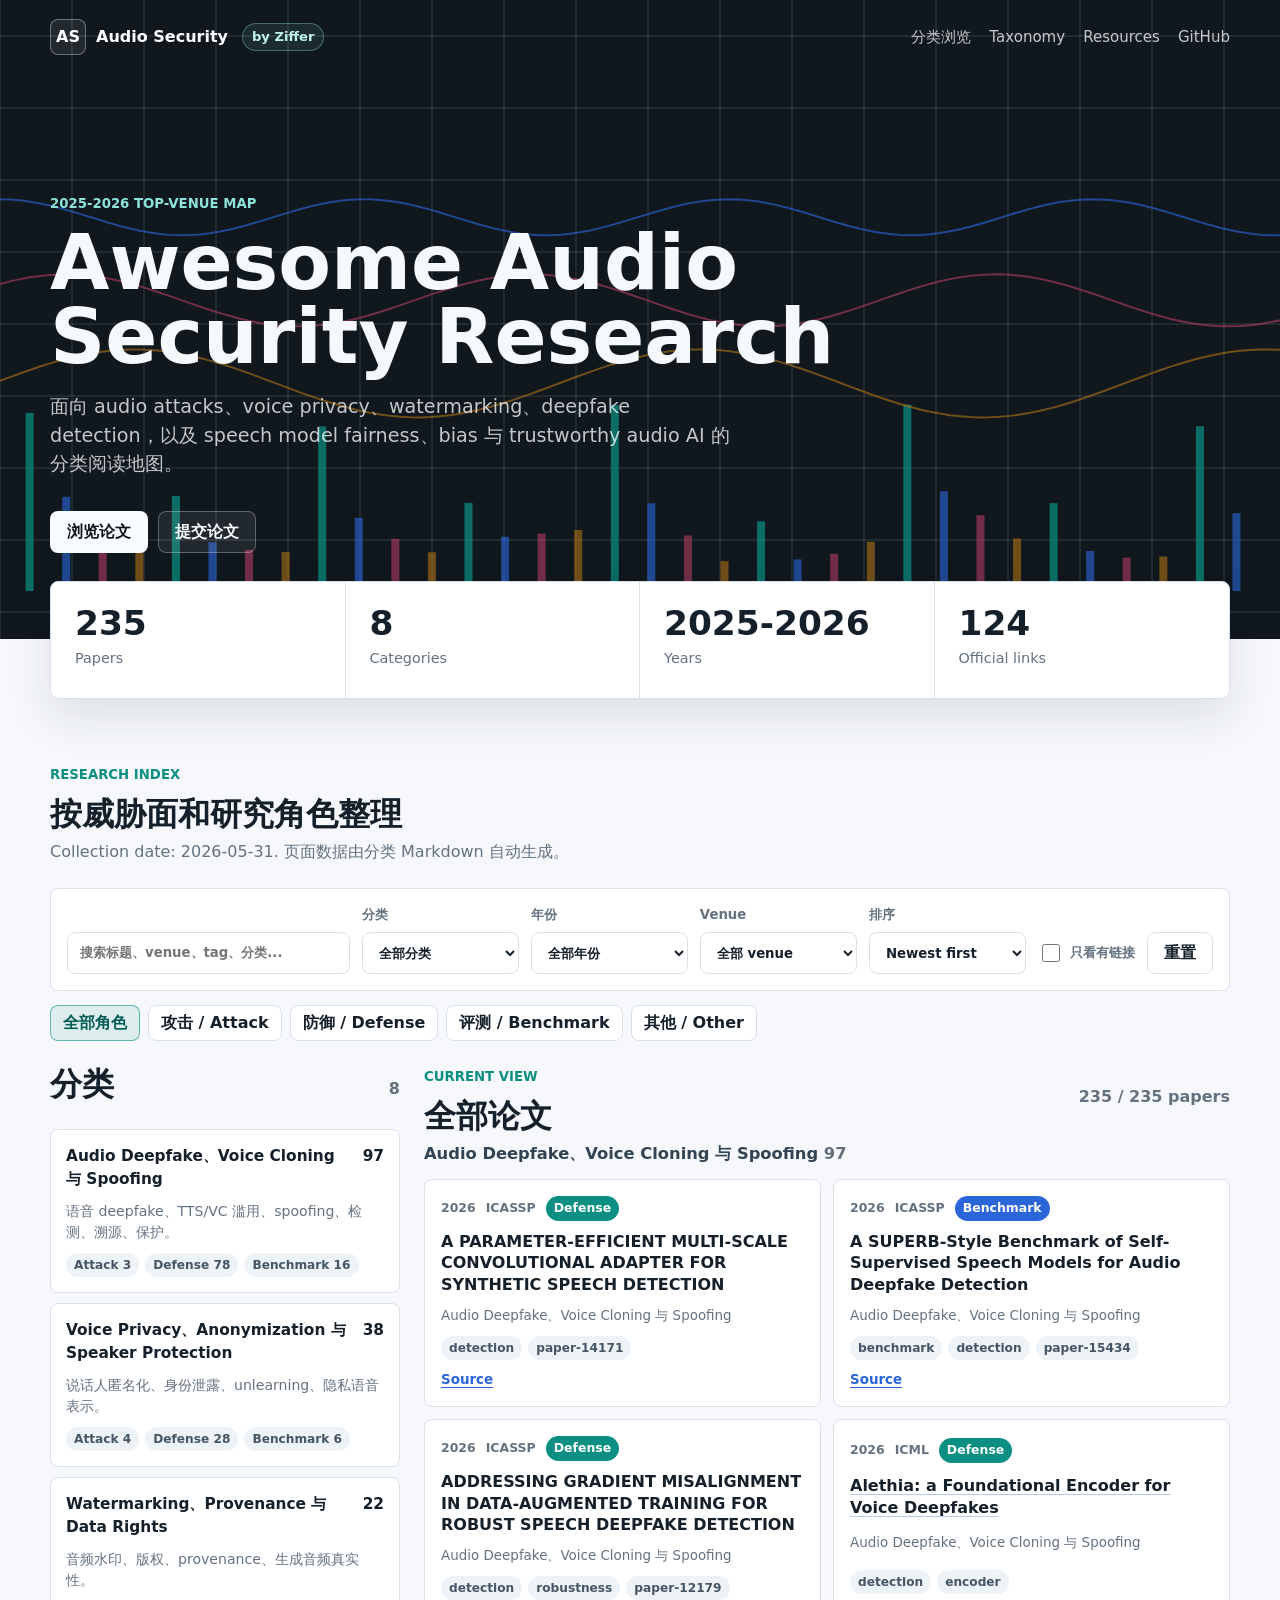
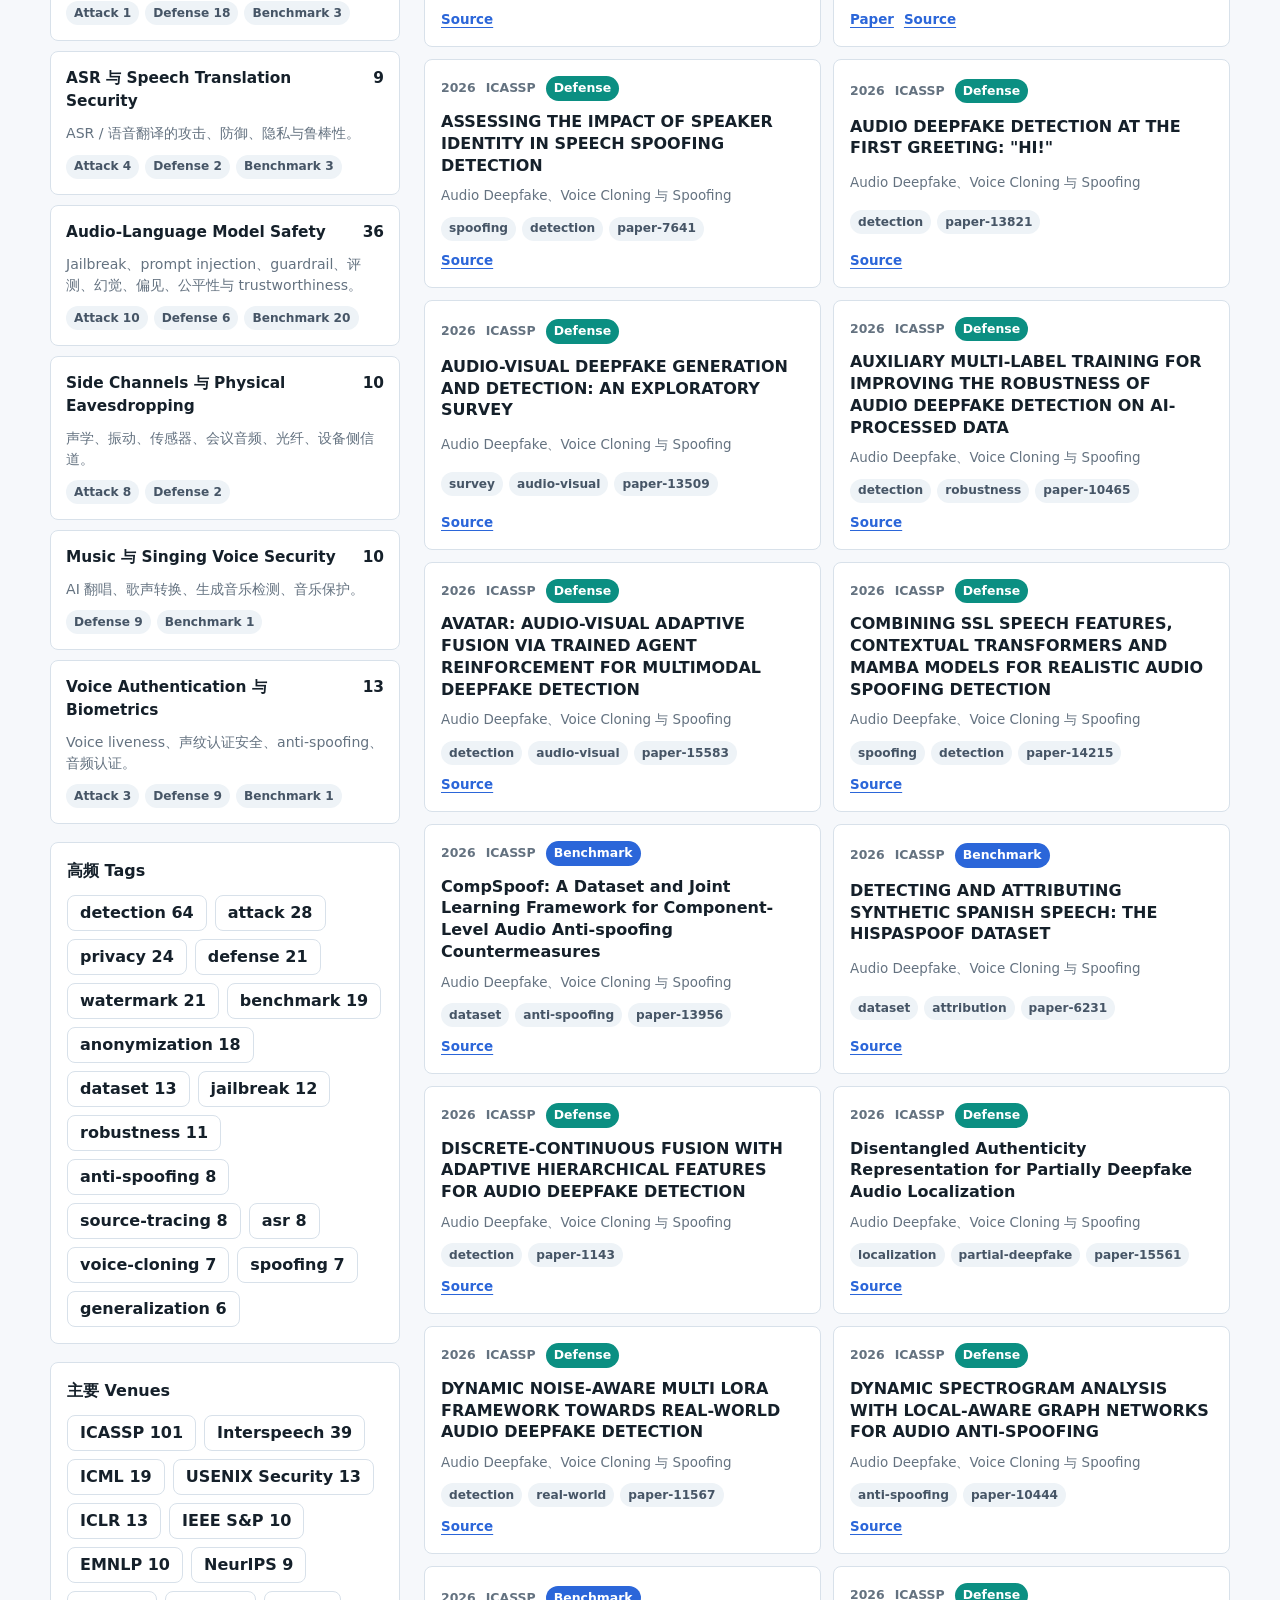
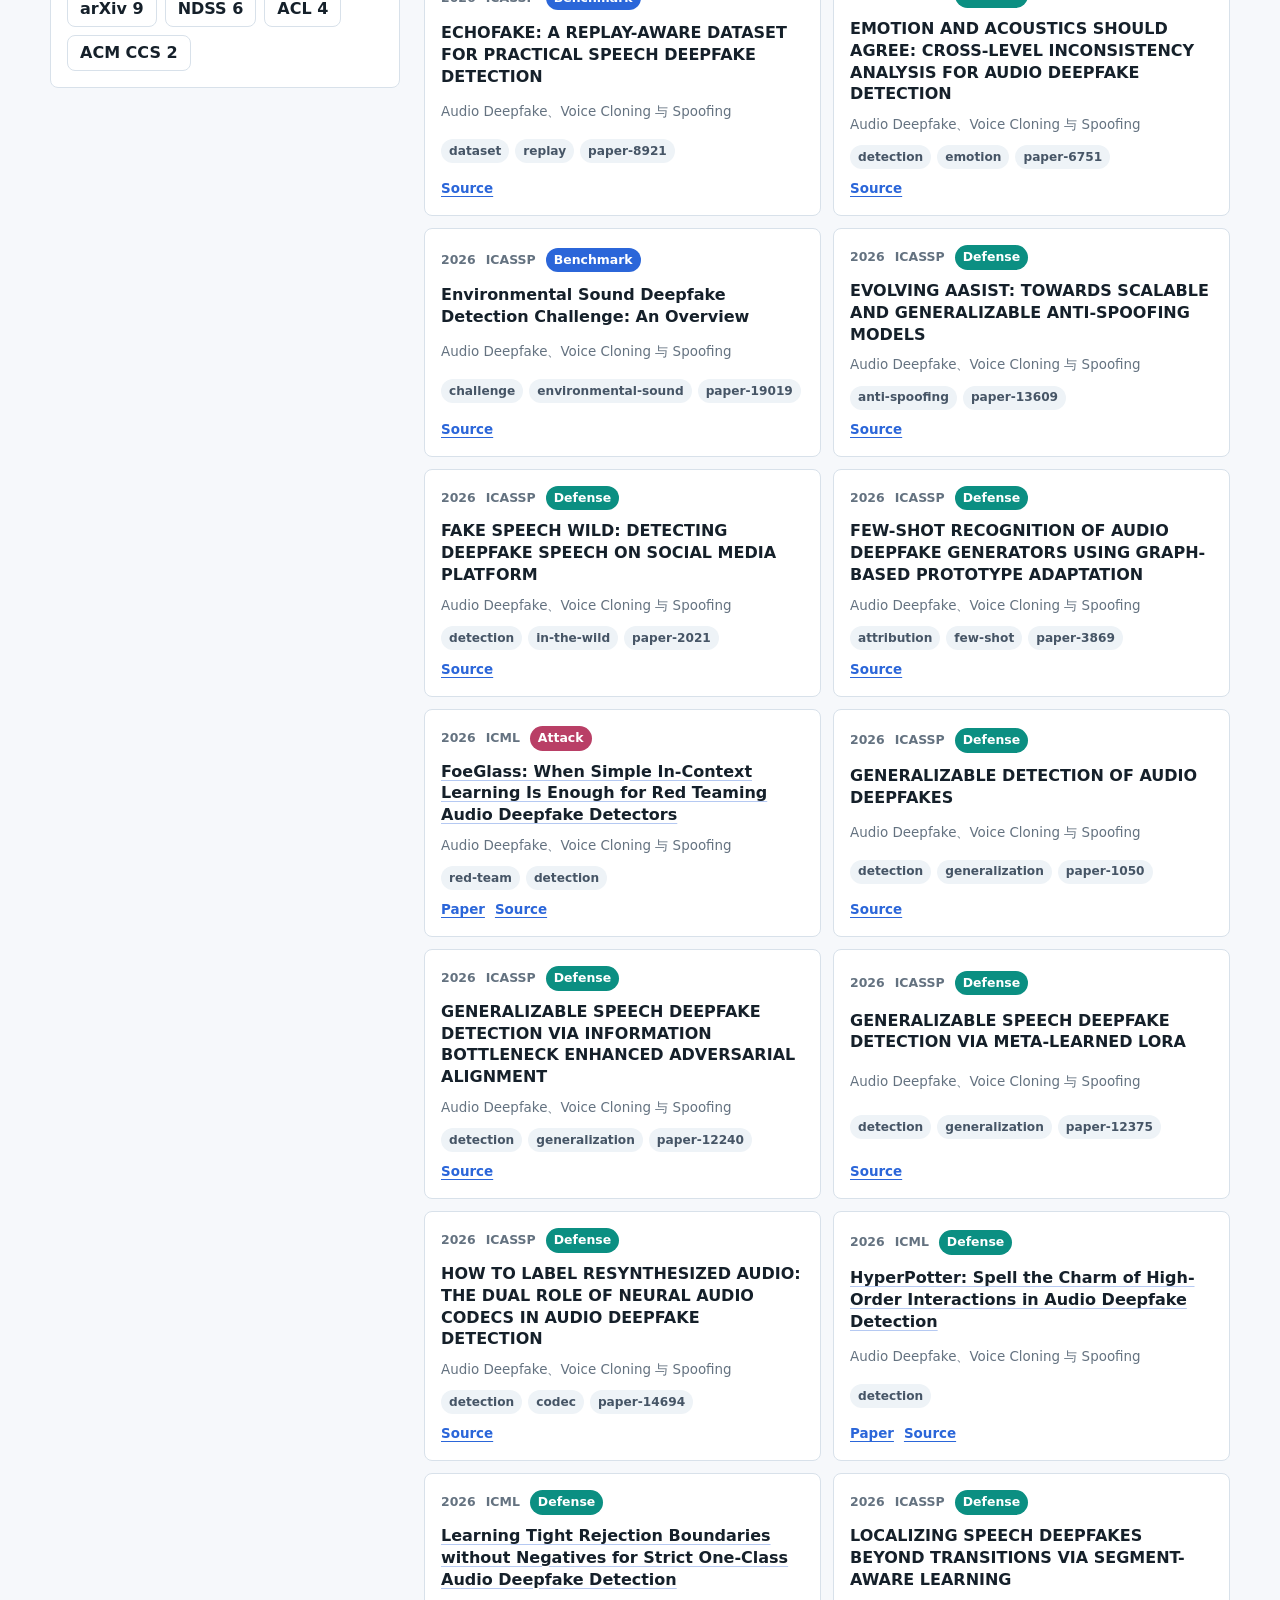
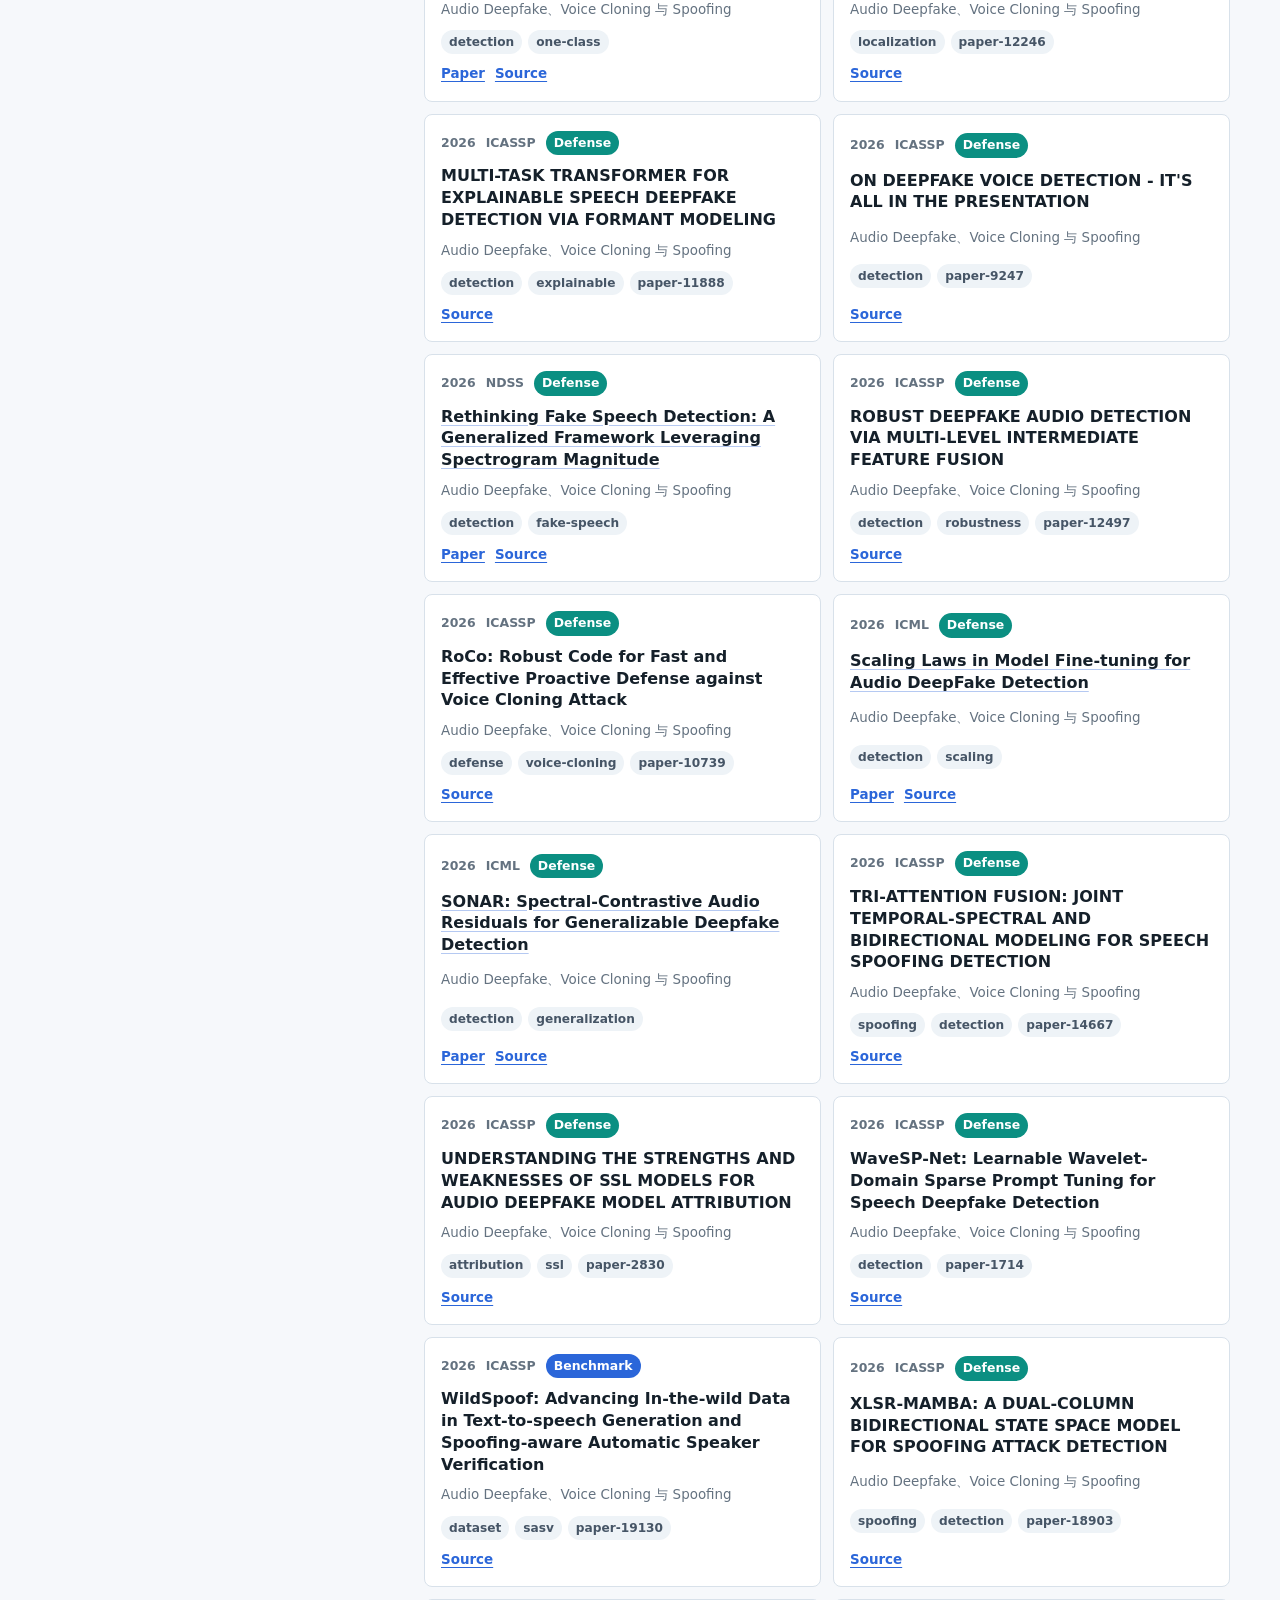
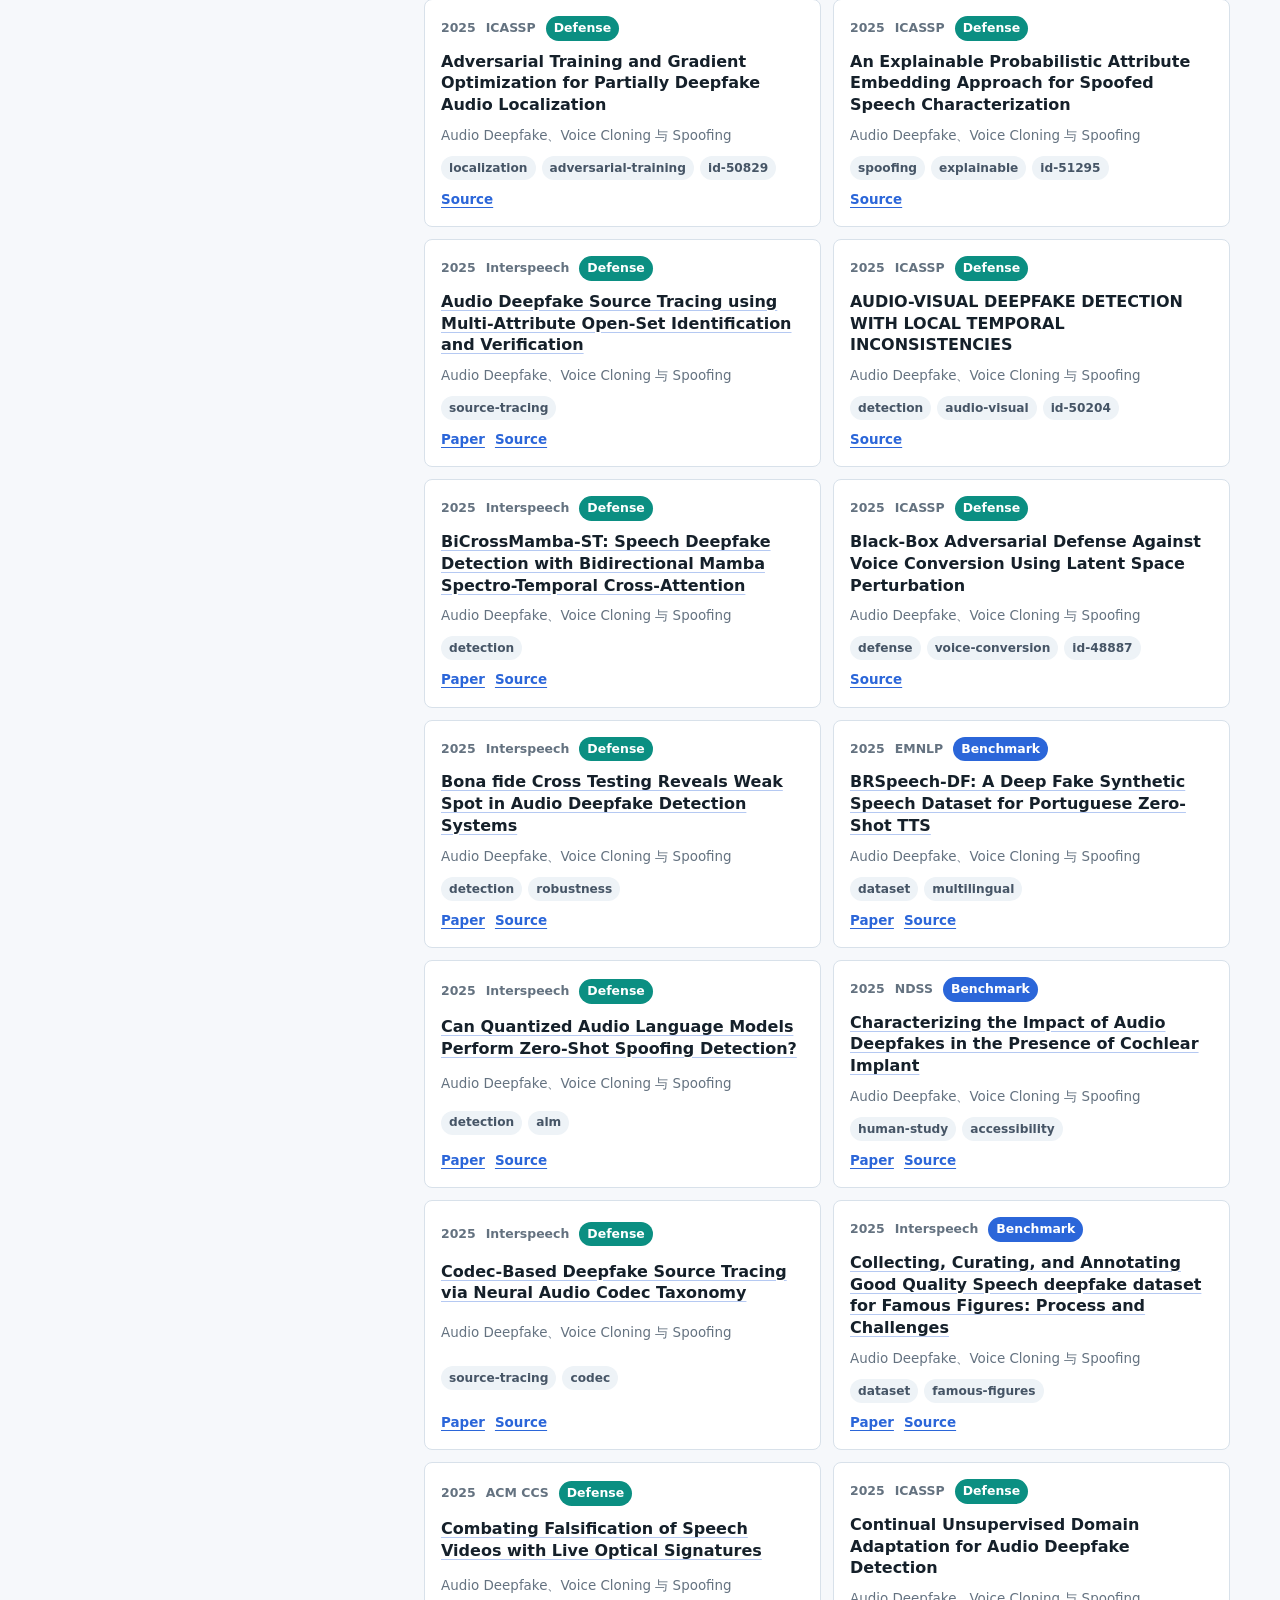
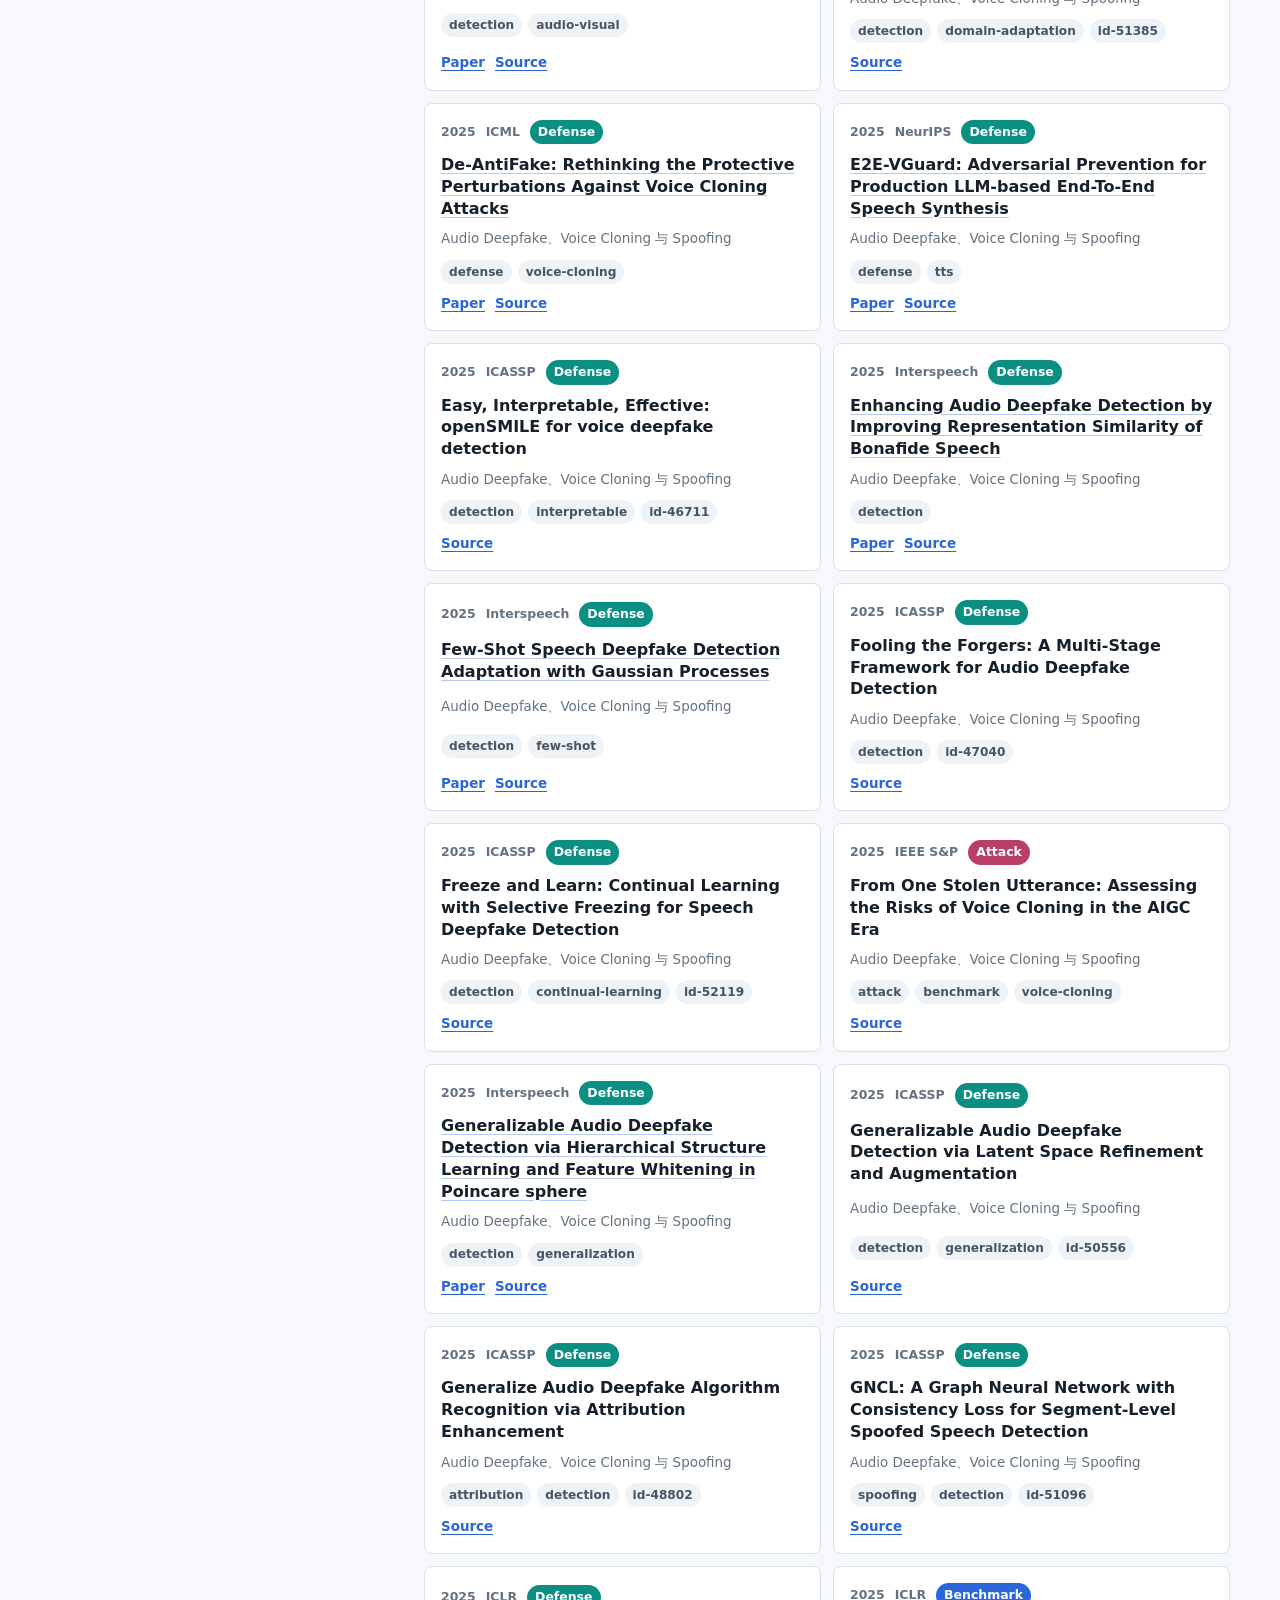
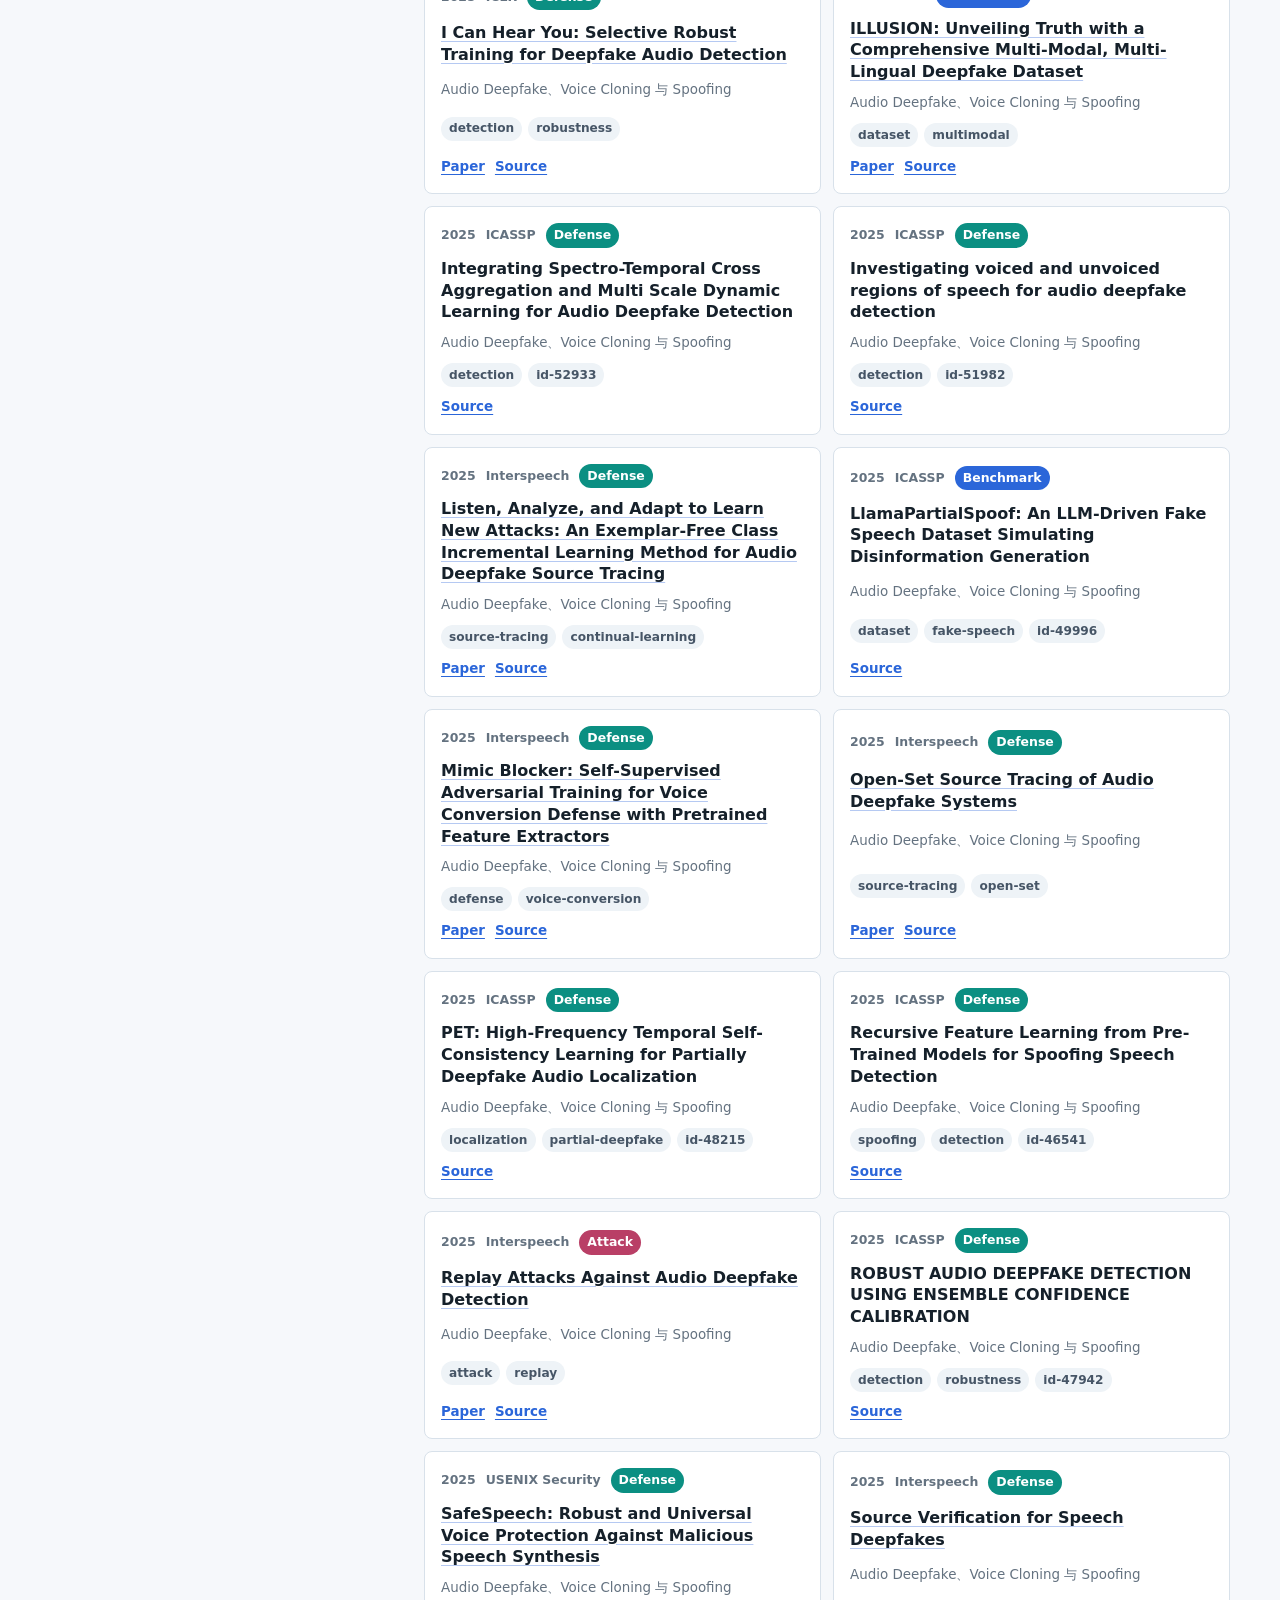
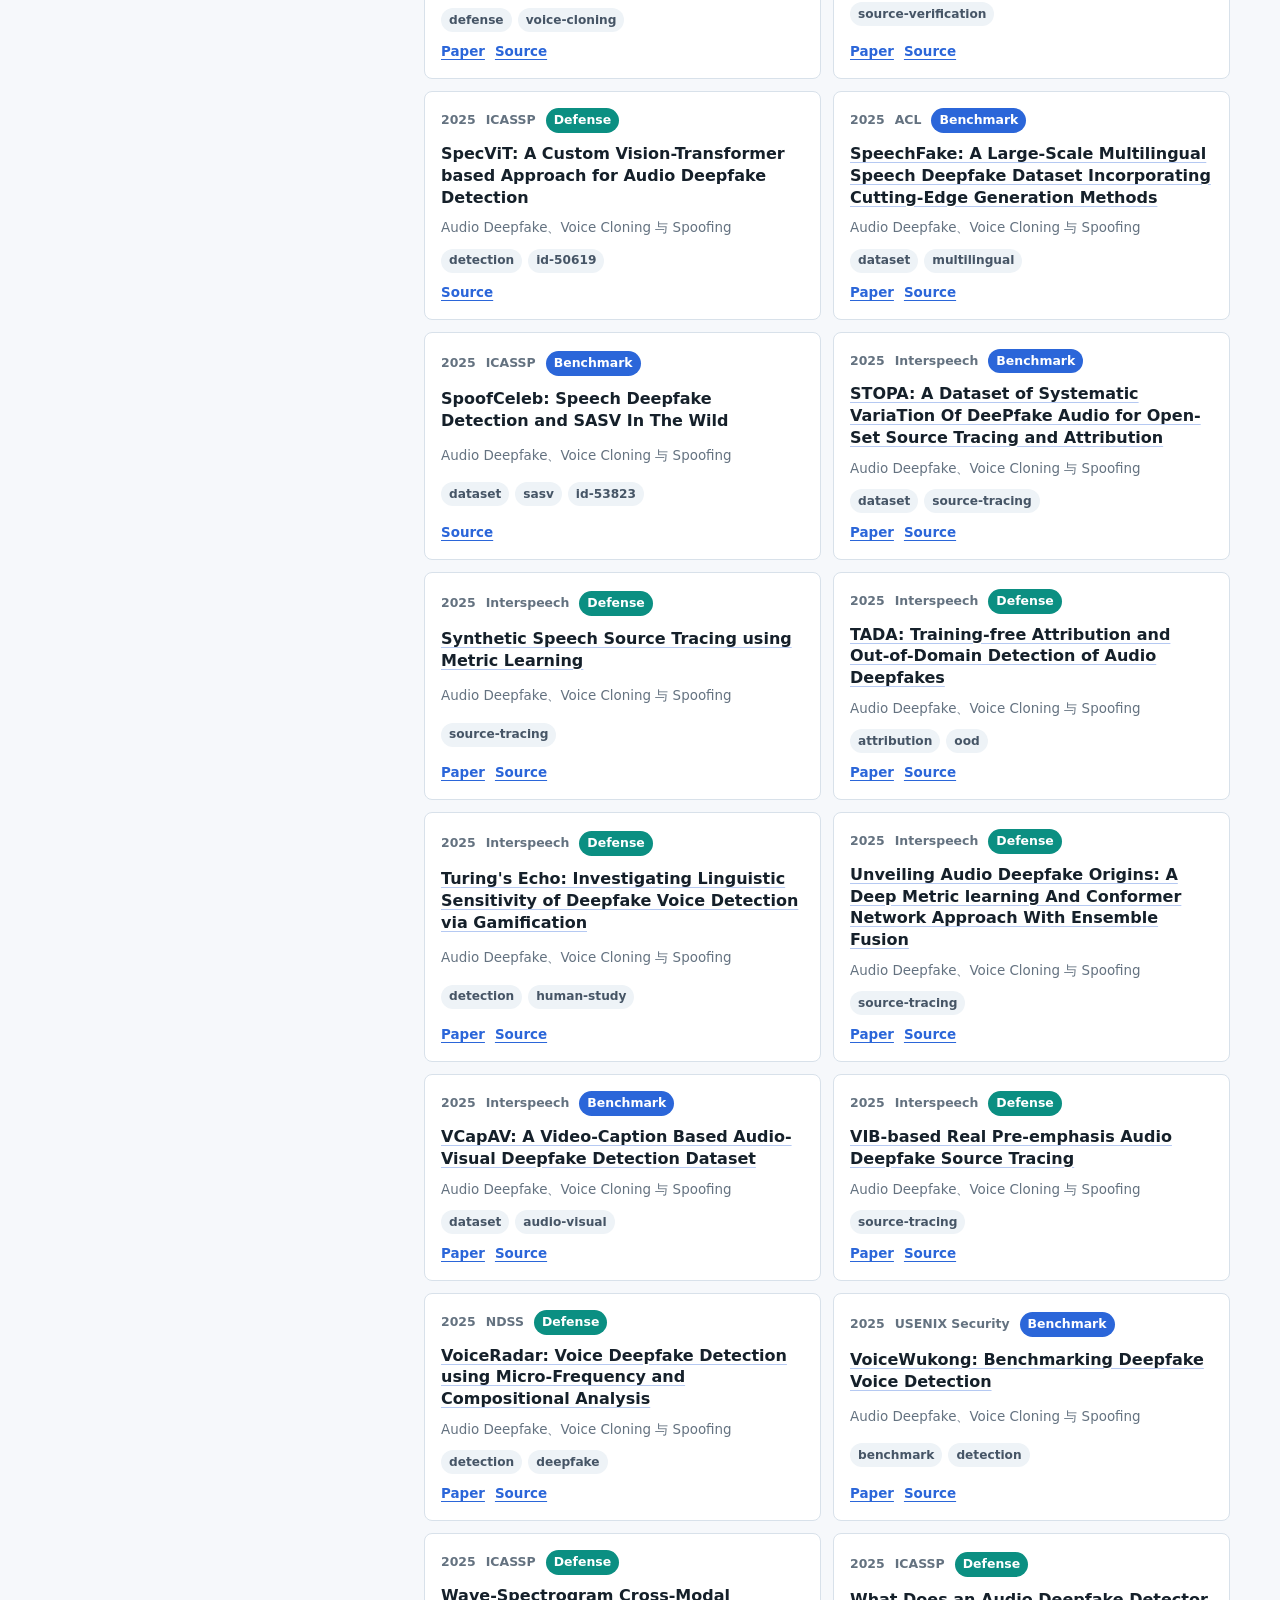
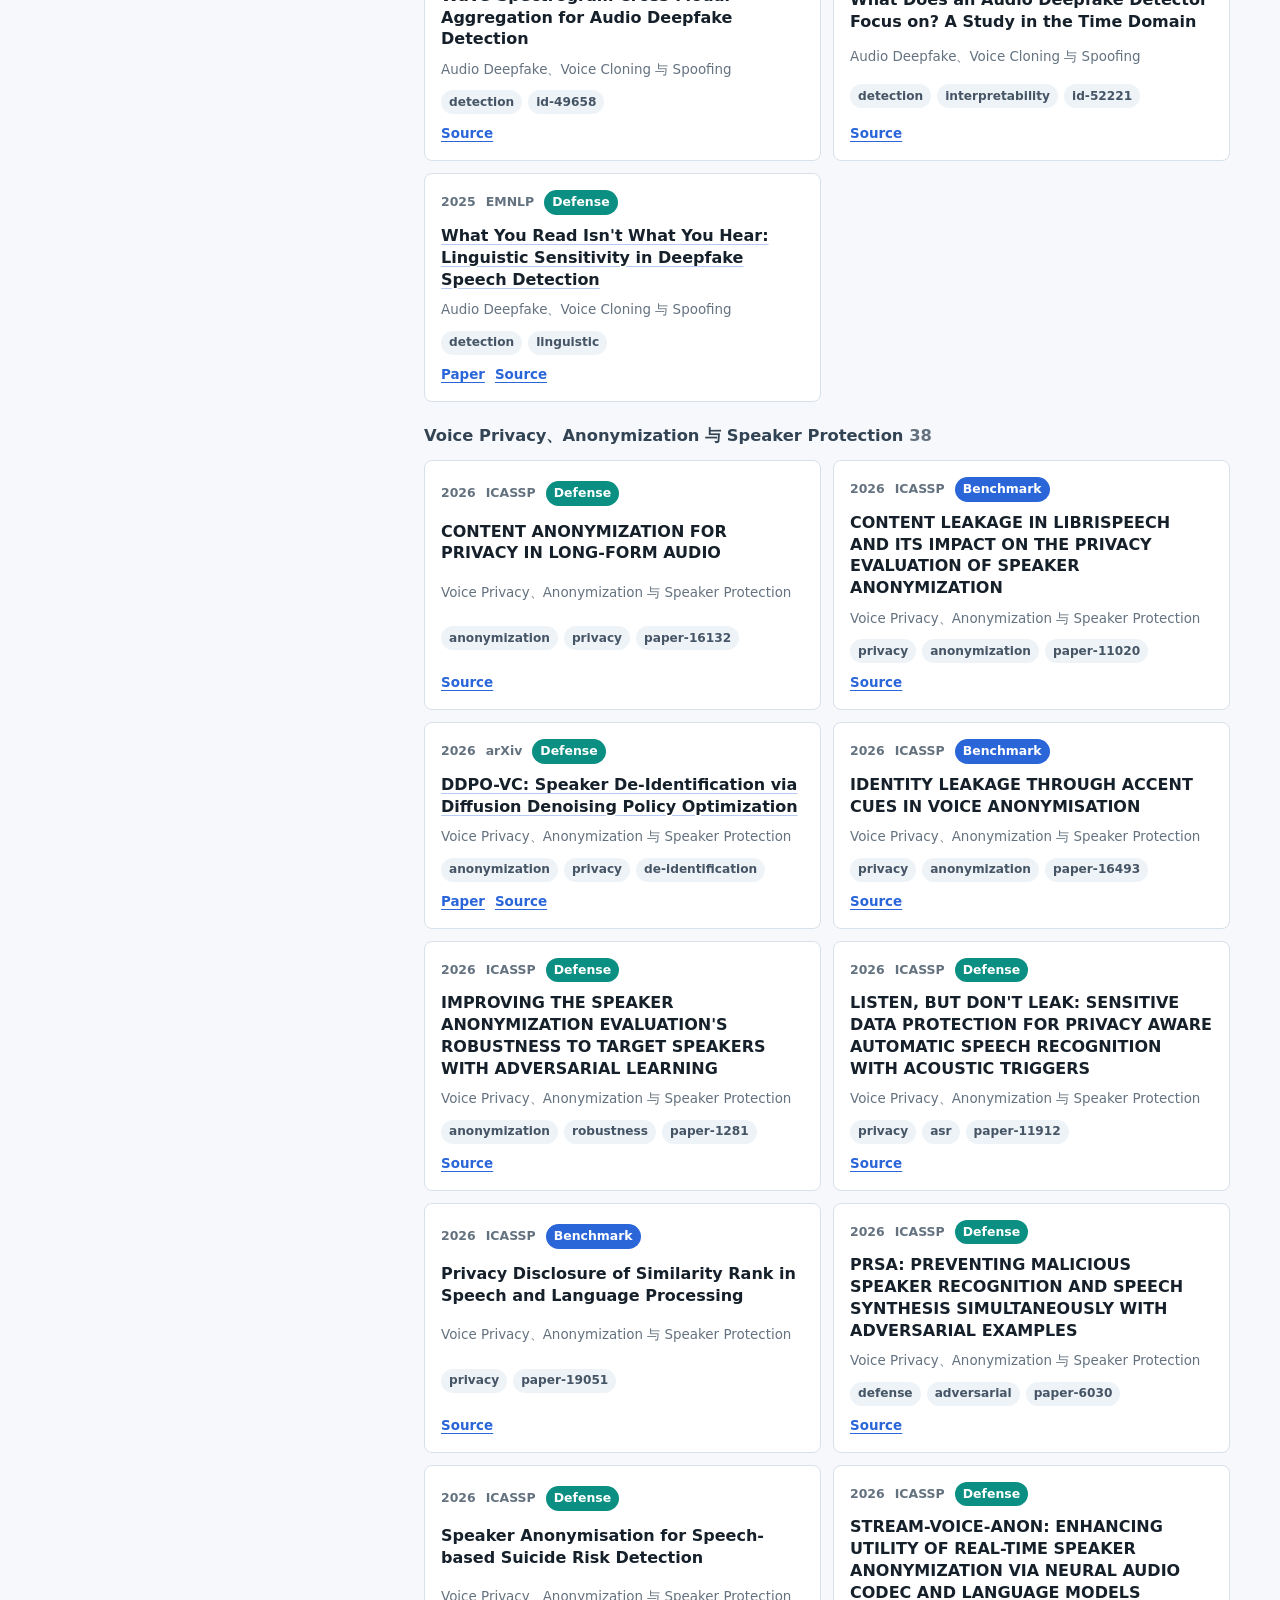
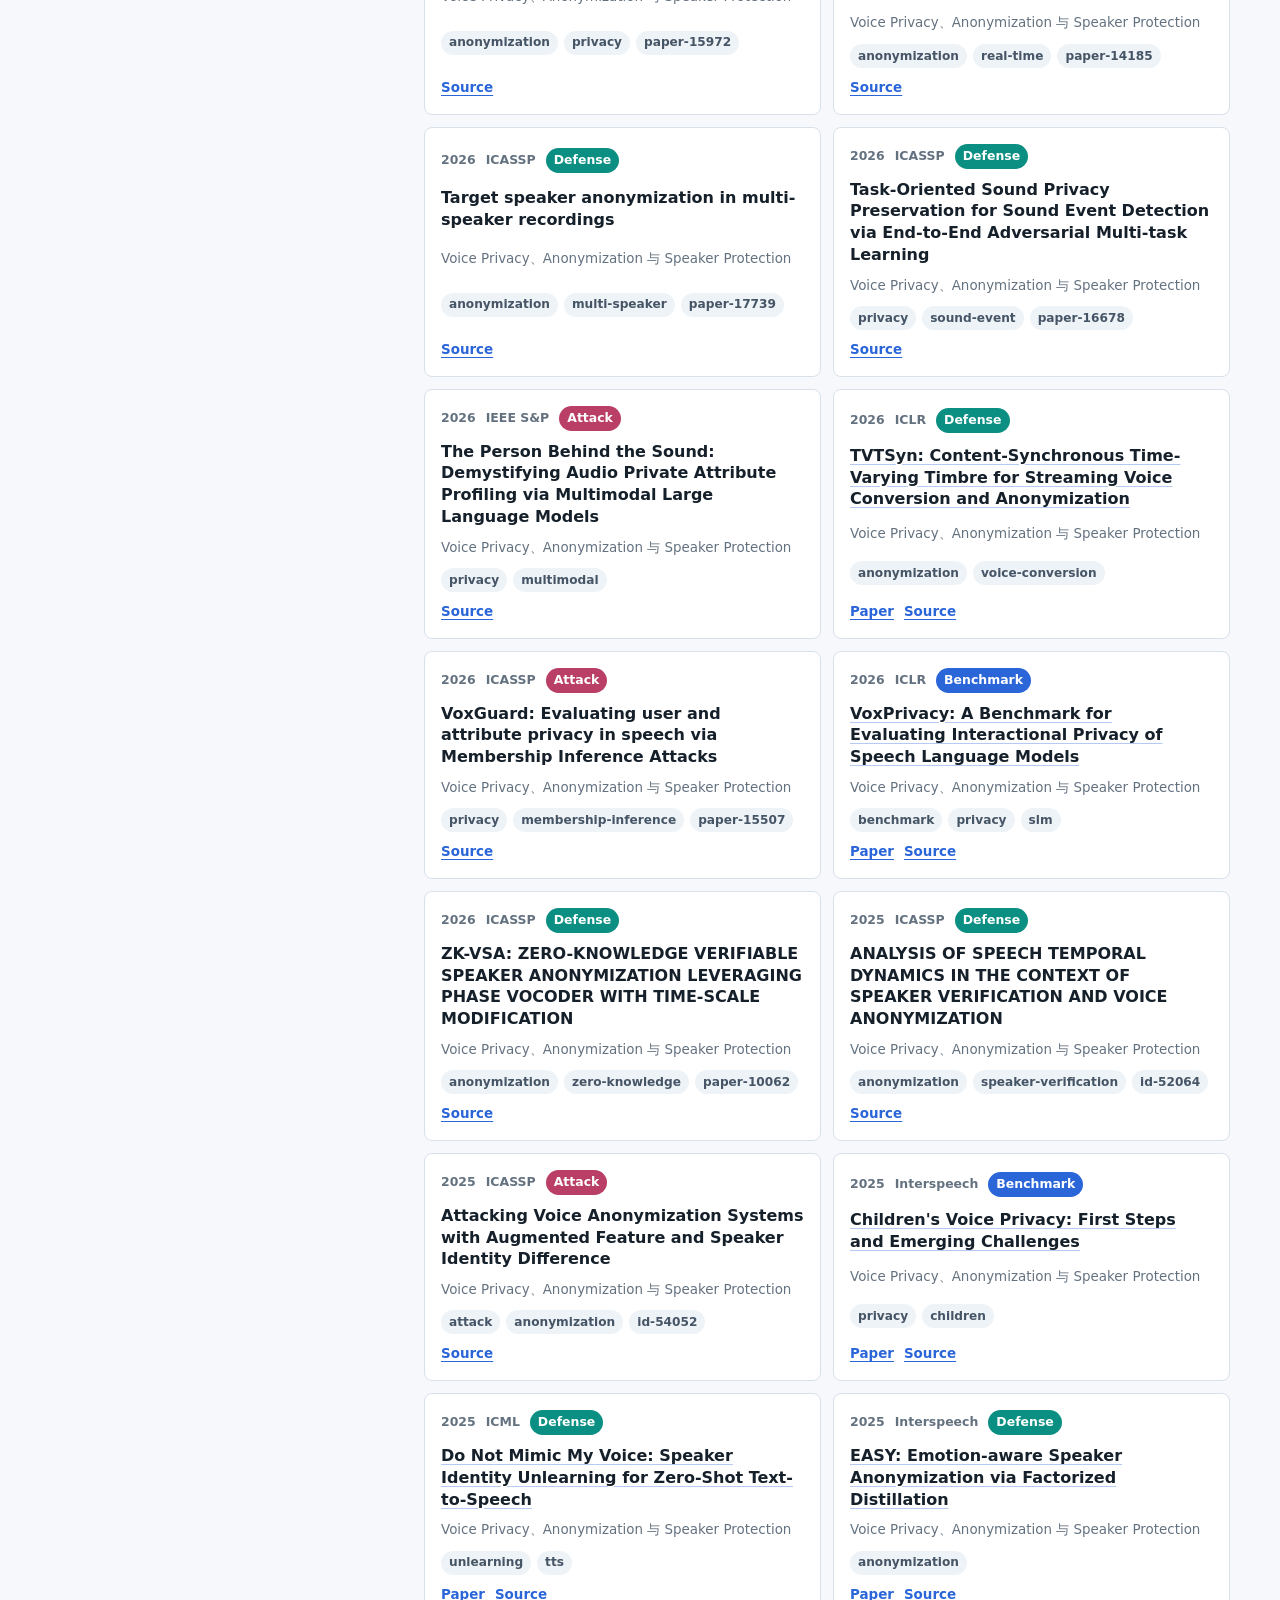
==== commit 29dfb06e: "Broaden speech safety scope to fairness and bias" ====
--- a/docs/index.html
+++ b/docs/index.html
@@ -5,7 +5,7 @@
     <meta name="viewport" content="width=device-width, initial-scale=1" />
     <meta
       name="description"
-      content="A classified, searchable GitHub Pages view for Awesome Audio Security Research."
+      content="A classified, searchable GitHub Pages view for audio attacks, privacy, watermarking, deepfake detection, and speech-model fairness, bias, and trustworthiness research."
     />
     <title>Awesome Audio Security Research</title>
     <link rel="stylesheet" href="assets/site.css" />
@@ -32,7 +32,7 @@
         <p class="kicker">2025-2026 top-venue map</p>
         <h1>Awesome Audio Security Research</h1>
         <p class="hero-copy">
-          面向 audio attacks、voice privacy、watermarking、deepfake detection 与 trustworthy audio AI 的分类阅读地图。
+          面向 audio attacks、voice privacy、watermarking、deepfake detection，以及 speech model fairness、bias 与 trustworthy audio AI 的分类阅读地图。
         </p>
         <div class="hero-actions">
           <a class="button primary" href="#explore">浏览论文</a>
